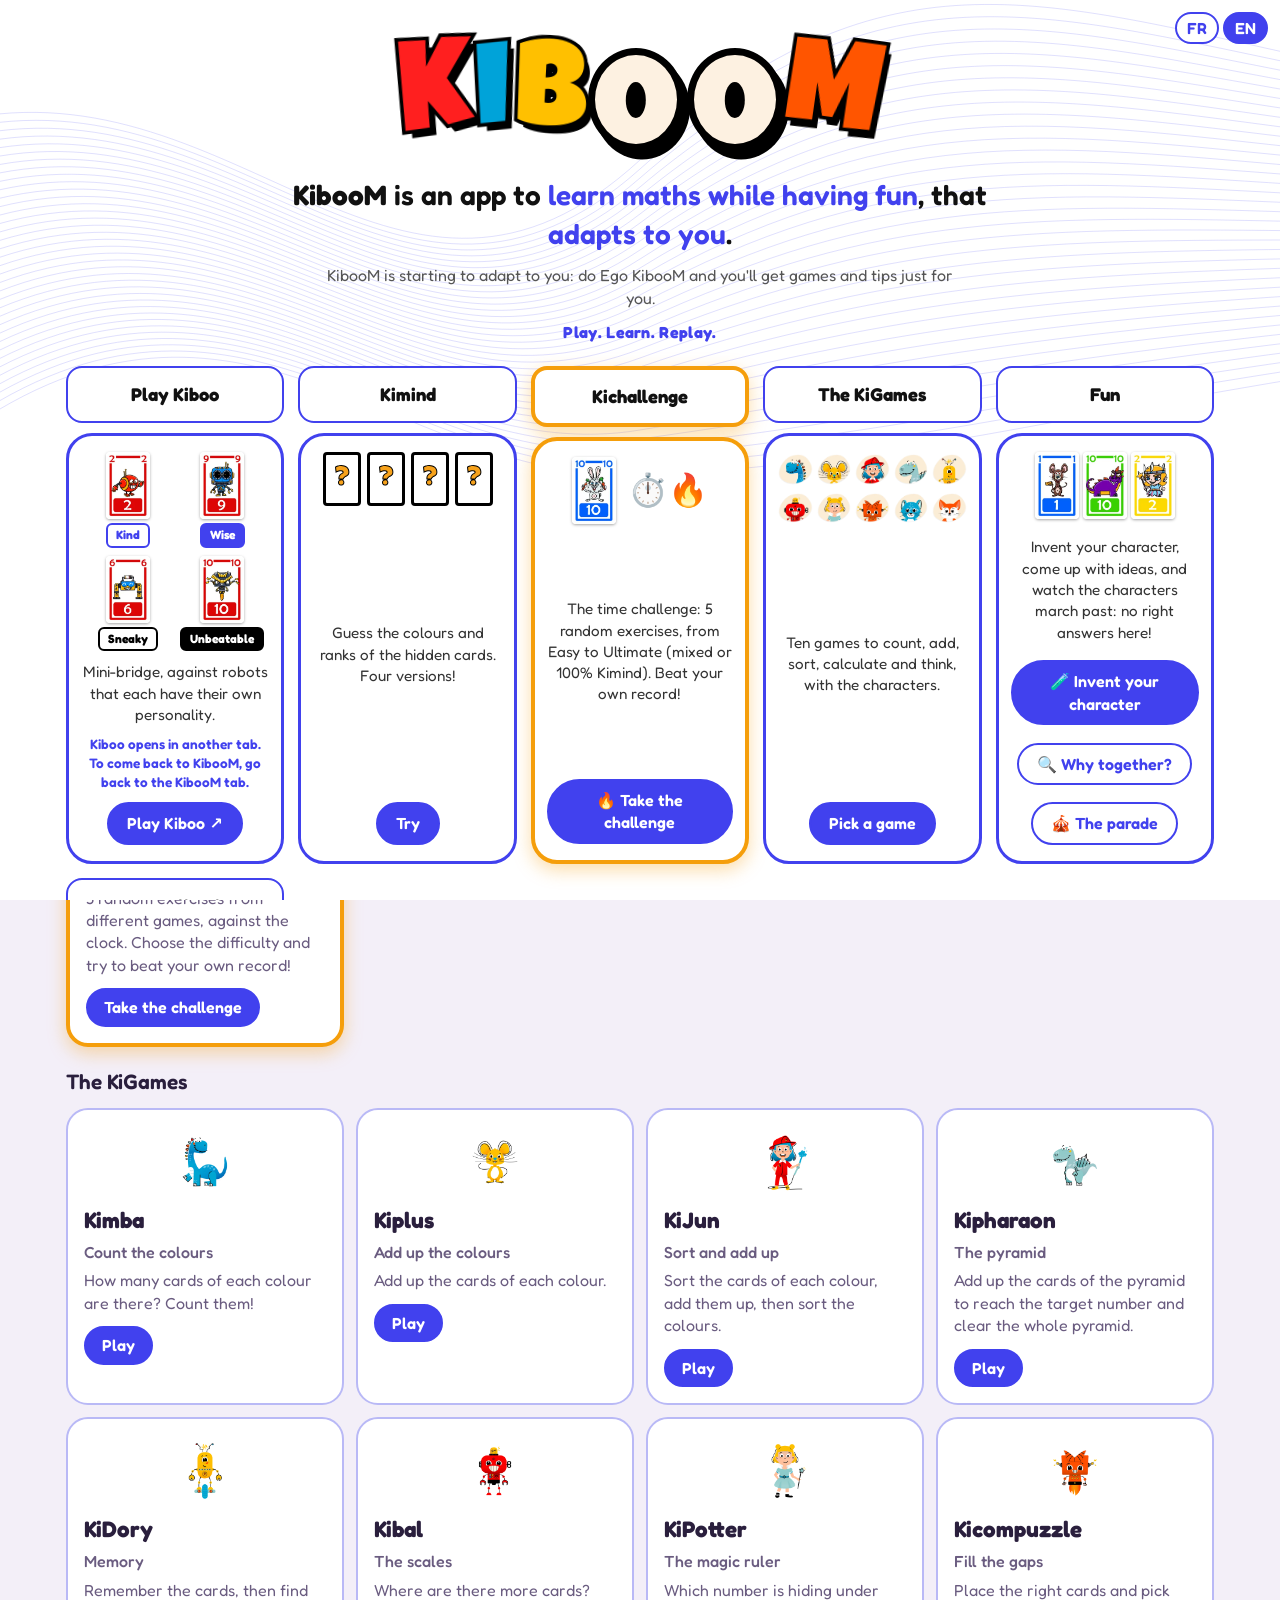
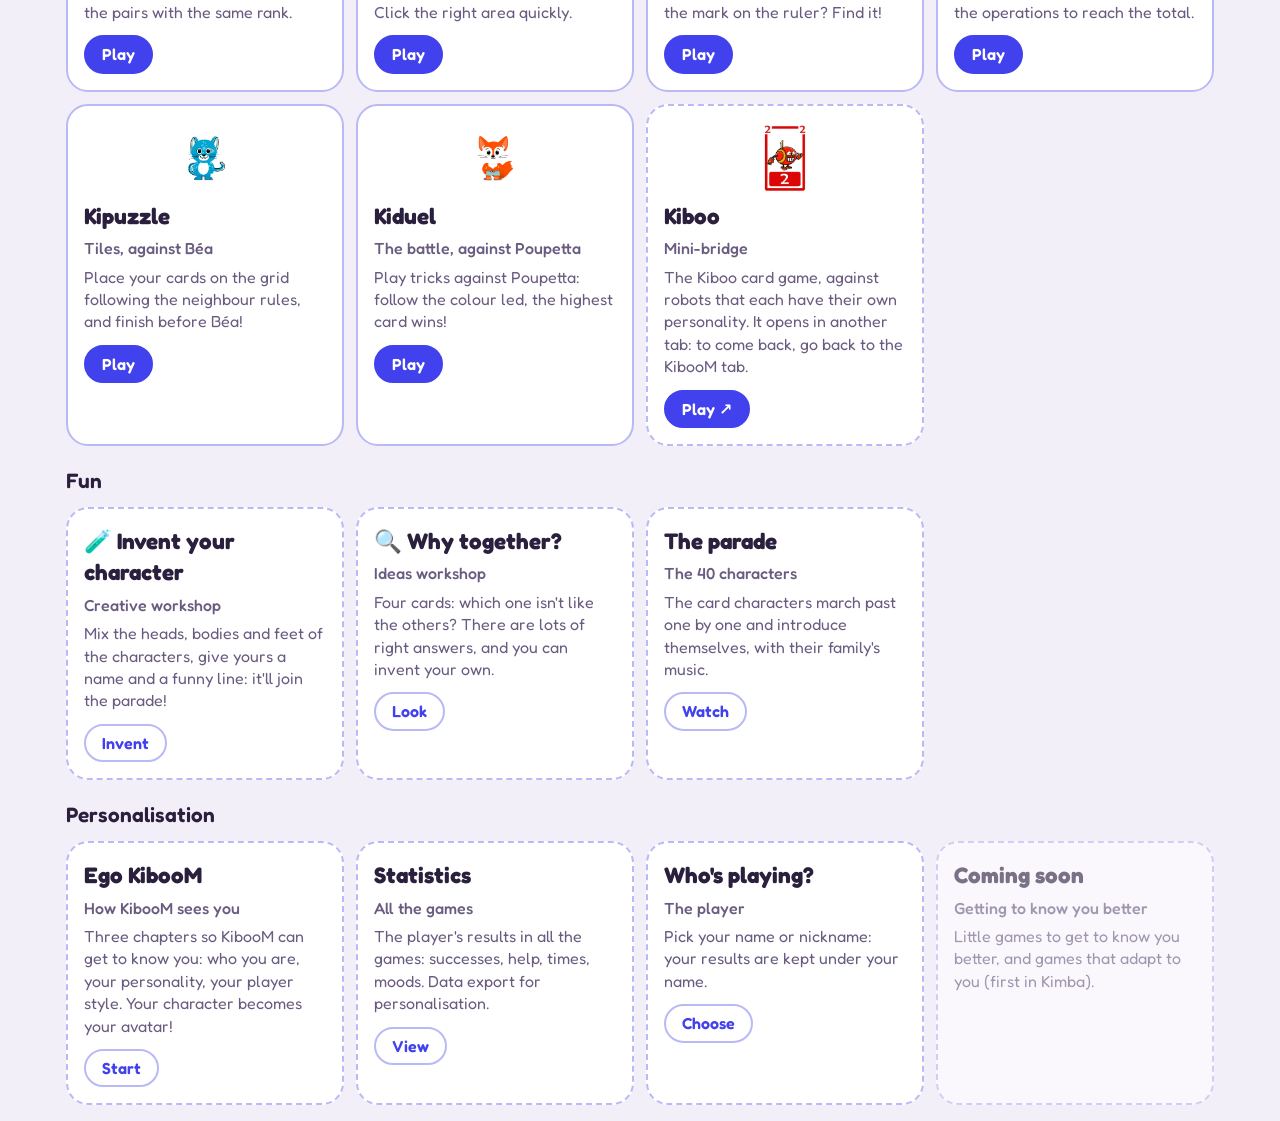
==== index.html @ 0419a6da "Le bouton Menu ramène à la page de lancement Co-Authored-By: Claude Opus 5.5 <noreply@anthropic.com>" ====
<!doctype html>
<html lang="fr">
<head>
<meta charset="utf-8">
<meta name="viewport" content="width=device-width, initial-scale=1, viewport-fit=cover">
<title>KibooM</title>
<link rel="preconnect" href="https://fonts.googleapis.com">
<link rel="preconnect" href="https://fonts.gstatic.com" crossorigin>
<link href="https://fonts.googleapis.com/css2?family=Fredoka:wght@400;500;600;700&family=Luckiest+Guy&display=swap" rel="stylesheet">
<link rel="stylesheet" href="css/style.css?v=56">
</head>
<body>
<div class="wrap">
  <header>
    <h1 class="logo"><button class="logo-btn kiboom" id="logo-btn" type="button" aria-label="KibooM"><span class="kb kb-k">K</span><span class="kb kb-i">I</span><span class="kb kb-b">B</span><span class="kb-o"><i></i></span><span class="kb-o"><i></i></span><span class="kb kb-m">M</span></button></h1>
    <div class="head-right">
    <div class="head-btns" id="game-btns" hidden>
      <button class="act ghost" id="btn-menu" type="button">☰ <span id="lbl-menu">Menu</span></button>
      <label class="level-wrap"><span id="lbl-level">Niveau</span>
        <select id="level"></select>
      </label>
      <button class="act" id="btn-new" type="button">Nouvelle partie</button>
      <button class="act ghost" id="btn-rules" type="button" aria-haspopup="dialog">📖 <span id="lbl-rules">Règles du jeu</span></button>
    </div>
    <button class="act" id="btn-home" type="button"></button>
    <button class="act ghost" id="btn-sfx" type="button"></button>
    <button class="act ghost" id="btn-music" type="button"></button>
    <button class="act ghost" id="btn-voice" type="button"></button>
    <button class="act ghost" id="player-btn" type="button"></button>
    <label class="lang-wrap"><span aria-hidden="true">🌐</span><select id="lang"></select></label>
    </div>
  </header>

  <div class="mood-bar" id="mood-bar" hidden></div>
  <div class="chrono-bar" id="chrono-bar" hidden></div>

  <section id="menu-screen">
    <h2 class="menu-title" id="kimind-title"></h2>
    <div class="versions" id="versions"></div>
    <h2 class="menu-title" id="challenge-title"></h2>
    <div class="versions" id="challenge"></div>
    <h2 class="menu-title" id="games-title"></h2>
    <div class="versions" id="games"></div>
    <h2 class="menu-title" id="fun-title"></h2>
    <div class="versions" id="fun"></div>
    <h2 class="menu-title" id="perso-title"></h2>
    <div class="versions" id="perso"></div>
  </section>

  <section id="stats-screen" class="game-other" hidden>
    <div class="other-head">
      <h2 class="other-title" id="stats-title"></h2>
      <div class="other-ctrl">
        <button class="act ghost" id="stats-menu" type="button"></button>
        <label class="level-wrap"><span id="lbl-stats-player"></span><select id="stats-player"></select></label>
      </div>
    </div>
    <div class="panel" id="stats-body"></div>
    <div class="panel" id="stats-research" hidden></div>
    <p class="pick-row">
      <button class="act" id="stats-export-pl" type="button"></button>
      <button class="act ghost" id="stats-export-json" type="button"></button>
      <button class="act ghost" id="stats-export-ilp" type="button"></button>
      <button class="act ghost" id="stats-clear" type="button"></button>
    </p>
  </section>

  <section id="ego-screen" class="game-other" hidden>
    <div class="other-head">
      <h2 class="other-title" id="ego-title"></h2>
      <div class="other-ctrl"><button class="act ghost" id="ego-menu" type="button"></button></div>
    </div>
    <div id="ego-body"></div>
  </section>

  <section id="invente-screen" class="game-other" hidden>
    <div class="other-head">
      <h2 class="other-title" id="invente-title"></h2>
      <div class="other-ctrl"><button class="act ghost" id="invente-menu" type="button"></button></div>
    </div>
    <div id="invente-body"></div>
  </section>

  <section id="intrus-screen" class="game-other" hidden>
    <div class="other-head">
      <h2 class="other-title" id="intrus-title"></h2>
      <div class="other-ctrl"><button class="act ghost" id="intrus-menu" type="button"></button></div>
    </div>
    <div id="intrus-body"></div>
  </section>

  <section id="enquete-screen" class="game-other" hidden>
    <div class="other-head">
      <h2 class="other-title" id="enquete-title"></h2>
      <div class="other-ctrl"><button class="act ghost" id="enquete-menu" type="button"></button></div>
    </div>
    <div id="enquete-body"></div>
  </section>

  <section id="kimba-screen" class="game-other" hidden></section>
  <section id="kiplus-screen" class="game-other" hidden></section>
  <section id="kijun-screen" class="game-other" hidden></section>
  <section id="kipharaon-screen" class="game-other" hidden></section>
  <section id="kidory-screen" class="game-other" hidden></section>
  <section id="kibal-screen" class="game-other" hidden></section>
  <section id="kichallenge-screen" hidden></section>
  <section id="kipotter-screen" class="game-other" hidden></section>
  <section id="kicompuzzle-screen" class="game-other" hidden></section>
  <section id="kipuzzle-screen" class="game-other" hidden></section>
  <section id="kiduel-screen" class="game-other" hidden></section>

  <div id="game-screen" hidden>
  <p class="tagline" id="tagline"></p>

  <div class="layout">
    <div class="play-col">
      <section class="statement" aria-live="polite">
        <div class="stat"><span class="stat-lbl" id="lbl-sum"></span><span class="sum" id="sum"></span></div>
        <div class="stat"><span class="stat-lbl" id="lbl-order"></span><span class="order" id="order"></span></div>
        <div class="stat" id="double-stat" hidden><span class="stat-lbl" id="lbl-double"></span><span id="double"></span></div>
      </section>

      <section class="table">
        <h2 class="zone-title" id="lbl-hidden"></h2>
        <div class="slots" id="hidden-cards"></div>
      </section>

      <section class="table offer" id="offer-zone">
        <h2 class="zone-title" id="lbl-offer"></h2>
        <div class="slots" id="offer"></div>
      </section>

      <section class="panel" id="panel">
        <p class="hint" id="hint"></p>
        <div class="picker">
          <div class="pick-row"><span class="pick-lbl" id="lbl-colour"></span><div class="choices" id="colours"></div></div>
          <div class="pick-row"><span class="pick-lbl" id="lbl-value"></span><div class="choices" id="values"></div></div>
          <div class="pick-row">
            <button class="act big" id="btn-propose" type="button" disabled></button>
            <span class="warn" id="warn"></span>
          </div>
        </div>
      </section>

      <p class="won" id="won" hidden></p>

      <section class="status">
        <span id="rounds"></span>
        <label class="toggle"><input type="checkbox" id="show-possible"> <span id="lbl-possible"></span></label>
        <span id="possible" hidden></span>
      </section>
    </div>

    <aside class="history-col">
      <h2 class="zone-title" id="lbl-history"></h2>
      <p class="history-empty" id="history-empty"></p>
      <ol class="rounds" id="history" reversed aria-live="polite"></ol>
    </aside>
  </div>
  </div>
</div>

<div class="home" id="home" hidden></div>

<div class="parade" id="parade" hidden>
  <h2 class="parade-title" id="parade-title"></h2>
  <div class="parade-modes" id="parade-modes" role="group"></div>
  <p class="parade-note" id="parade-note" hidden></p>
  <div class="parade-floor" id="parade-floor" aria-live="polite"></div>
  <div class="parade-nav">
    <button class="act ghost" type="button" id="parade-pause"></button>
    <button class="act ghost" type="button" id="parade-sound"></button>
    <button class="act ghost" type="button" id="parade-back"></button>
    <button class="act" type="button" id="parade-next"></button>
  </div>
</div>

<dialog id="coach" class="coach">
  <div id="coach-ask">
    <div class="coach-row"><div id="coach-avatar"></div><p class="coach-bubble" id="coach-text"></p></div>
    <p class="pick-row coach-btns"><button class="act" id="coach-pause" type="button"></button><button class="act ghost" id="coach-snooze" type="button"></button></p>
  </div>
  <div id="coach-break" hidden>
    <h2 id="coach-break-title"></h2>
    <p class="coach-bubble" id="coach-tip-again"></p>
    <p class="coach-bye" id="coach-bye"></p>
    <p class="coach-timer" id="coach-timer" aria-live="polite"></p>
    <p class="pick-row coach-btns"><button class="act" id="coach-leave" type="button"></button><button class="act ghost" id="coach-timer-btn" type="button"></button><button class="act ghost" id="coach-back" type="button"></button></p>
  </div>
  <div id="coach-goodbye" hidden>
    <p class="coach-wave" aria-hidden="true">👋</p>
    <p class="coach-bubble" id="coach-goodbye-text"></p>
  </div>
</dialog>

<dialog id="dlg-player">
  <h2 id="player-title"></h2>
  <p id="player-hint"></p>
  <div class="pick-row" id="player-list"></div>
  <form class="pick-row" id="player-form">
    <input id="player-name" type="text" maxlength="30" autocomplete="off">
    <button class="act" id="player-ok" type="submit"></button>
  </form>
</dialog>

<dialog id="dlg-intro" class="intro">
  <h2 id="intro-title"></h2>
  <dl id="intro"></dl>
  <form method="dialog"><button class="act" id="btn-intro-close"></button></form>
</dialog>

<dialog id="dlg-rules">
  <h2 id="rules-title"></h2>
  <ul id="rules-body"></ul>
  <form method="dialog"><button class="act" id="btn-close"></button></form>
</dialog>

<script src="lang/fr.js?v=56"></script>
<script src="lang/en.js?v=56"></script>
<script src="js/versions.js?v=56"></script>
<script src="js/store.js?v=56"></script>
<script src="lang/personnages.js?v=56"></script>
<script src="lang/parade-modes.js?v=56"></script>
<script src="js/kimind.js?v=56"></script>
<script src="js/sound.js?v=56"></script>
<script src="js/voice.js?v=56"></script>
<script src="js/audio.js?v=56"></script>
<script src="js/parade.js?v=56"></script>
<script src="js/home.js?v=56"></script>
<script src="js/colourgame.js?v=56"></script>
<script src="js/kijun.js?v=56"></script>
<script src="js/kipharaon.js?v=56"></script>
<script src="js/kidory.js?v=56"></script>
<script src="js/kibal.js?v=56"></script>
<script src="js/kipotter.js?v=56"></script>
<script src="js/kicompuzzle.js?v=56"></script>
<script src="js/kipuzzle.js?v=56"></script>
<script src="js/kiduel.js?v=56"></script>
<script src="lang/ego.js?v=56"></script>
<script src="js/ego.js?v=56"></script>
<script src="js/coach.js?v=56"></script>
<script src="js/enquete.js?v=56"></script>
<script src="lang/creatif.js?v=56"></script>
<script src="js/creatif.js?v=56"></script>
<script src="lang/semantique.js?v=56"></script>
<script src="js/parcours.js?v=56"></script>
<script src="lang/repliques.js?v=56"></script>
<script src="js/repliques.js?v=56"></script>
<script src="js/chrono.js?v=56"></script>
<script src="js/kichallenge.js?v=56"></script>
<script src="js/stats.js?v=56"></script>
<script src="js/game.js?v=56"></script>
</body>
</html>
---- css/style.css ----
:root {
  --page: #F3EFF8;
  --ink: #2A1F3D;
  --ink-soft: #6A5C80;
  --panel: #FFFFFF;
  --line: #DCD3E8;
  --felt: #FBEFD9;
  --felt-ink: #6A5C80;
  --sun: #FFC93C;
  --sun-ink: #2A1F3D;
  --brand: #4141EE;                                /* violet de KibooM (boutons, cadres) */
  --brand-ink: #4141EE; --brand-soft: #B9B9F6;
  --pick: #FF5FA2;                                 /* sélection : rose */
  --c-blue: #1F6FE5;
  --c-green: #22A45D;
  --c-red: #E5383B;
  --c-yellow: #F2B705;
  --ok: #1B8A4C;
  --ko: #C62F32;
  --cw: 84px;
  color-scheme: light;
  box-sizing: border-box;
}
@media (prefers-color-scheme: dark) {
  :root:not([data-theme="light"]) {
    --brand-ink: #A9A9FF; --brand-soft: #5A5AB0;
    --page: #17111F;
    --ink: #EEE8F7;
    --ink-soft: #A797BF;
    --panel: #221A2E;
    --line: #3A2F4A;
    --felt: #33244B;
    --felt-ink: #BFAEDB;
    --ok: #4CC47F;
    --ko: #FF6F6F;
    color-scheme: dark;
  }
}
:root[data-theme="dark"] {
    --brand-ink: #A9A9FF; --brand-soft: #5A5AB0;
  --page: #17111F;
  --ink: #EEE8F7;
  --ink-soft: #A797BF;
  --panel: #221A2E;
  --line: #3A2F4A;
  --felt: #33244B;
  --felt-ink: #BFAEDB;
  --ok: #4CC47F;
  --ko: #FF6F6F;
  color-scheme: dark;
}
*, *::before, *::after { box-sizing: inherit; }
[hidden] { display: none !important; }
body {
  margin: 0;
  background: var(--page);
  color: var(--ink);
  font-family: "Fredoka", "Nunito", "Trebuchet MS", system-ui, sans-serif;
  font-size: 16px;
  line-height: 1.4;
}
.wrap { max-width: 1180px; margin: 0 auto; padding: 16px; }

header { display: flex; align-items: center; justify-content: space-between; gap: 12px; flex-wrap: wrap; }
.logo { font-size: 2.4rem; font-weight: 700; margin: 0; line-height: 1; }
/* Logo KIBOOM (comme sur les diapositives de NukkAI) : lettres « BD » à contour noir épais et
   ombre portée ; K rouge, I turquoise, B jaune, deux O crème en yeux, M orange. */
.logo-btn { border: 0; padding: 0; background: none; cursor: pointer; font: inherit; color: inherit; }
.kiboom { display: inline-flex; align-items: center; gap: 0.02em; font-family: "Luckiest Guy", "Fredoka", system-ui, sans-serif; font-weight: 400; line-height: 1; }
.kiboom .kb { -webkit-text-stroke: 0.06em #000; paint-order: stroke fill; text-shadow: 0.05em 0.07em 0 #000; display: inline-block; }
.kb-k { color: #FF1F1F; rotate: -6deg; } .kb-i { color: #00A3D9; rotate: -3deg; } .kb-b { color: #FFC000; rotate: 2deg; } .kb-m { color: #FF5500; rotate: 8deg; }
.kiboom .kb-o { position: relative; width: 0.8em; height: 0.86em; border-radius: 50%; flex: none; background: #FDF1E1; border: 0.06em solid #000; box-shadow: 0.05em 0.07em 0 #000; }
.kiboom .kb-o i { position: absolute; left: 50%; top: 50%; width: 0.17em; height: 0.3em; border-radius: 50%; background: #000; translate: -50% -50%; }
.head-btns { display: flex; align-items: center; gap: 8px; flex-wrap: wrap; }
.tagline { color: var(--ink-soft); margin: 8px 0 16px; }

.act {
  font: inherit; font-weight: 600; cursor: pointer;
  border: 2px solid var(--brand); border-radius: 999px;
  background: var(--brand); color: #FFFFFF;
  padding: 6px 16px;
}
.act.ghost { background: var(--panel); color: var(--brand-ink); border-color: var(--brand-soft); }
.act.big { font-size: 1.15rem; padding: 10px 28px; }
.act:disabled { opacity: 0.45; cursor: default; }
.level-wrap { display: flex; align-items: center; gap: 6px; font-weight: 500; }
select { font: inherit; padding: 5px 8px; border-radius: 10px; border: 2px solid var(--line); background: var(--panel); color: var(--ink); }

/* Menu des versions */
/* Présentation du jeu, dans le menu */
dialog.intro { max-width: min(760px, calc(100vw - 32px)); }
.intro h2 { margin: 0 0 8px; font-size: 1.3rem; font-weight: 600; }
.intro dl { margin: 0; display: grid; grid-template-columns: max-content 1fr; gap: 6px 16px; }
.intro dt { font-weight: 600; }
.intro dd { margin: 0; color: var(--ink-soft); }

/* La parade (js/parade.js) : chaque personnage arrive par la droite en sautillant. */
body.parade-open { overflow: hidden; }
.parade {
  position: fixed; inset: 0; z-index: 10; overflow-y: auto;
  display: flex; flex-direction: column; align-items: center; gap: 14px;
  padding: 24px 16px 96px; background: #3B2A55; color: #F3EDFB;
}
.parade-title { margin: 0; font-size: clamp(1.6rem, 5vw, 2.6rem); }
.parade-floor { display: flex; justify-content: center; align-items: center; width: 100%; min-height: 50vh; overflow: hidden; }
.parade-char { display: flex; flex-wrap: wrap; align-items: center; justify-content: center; gap: 24px; animation: parade-in 0.7s cubic-bezier(.25, 1.3, .5, 1); }
.card.parade-big { --w: clamp(140px, 30vw, 220px); animation: hop 0.9s ease-in-out infinite; box-shadow: 0 0 0 4px var(--fam), 0 8px 30px rgba(0,0,0,0.45); }
.parade-bubble { max-width: 380px; background: var(--panel); color: var(--ink); border-radius: 18px; padding: 16px 18px; font-size: 1.15rem; box-shadow: 0 6px 20px rgba(0,0,0,0.3); }
.parade-bubble p { margin: 0; }
.parade-bubble .parade-count { margin-top: 8px; font-size: 0.85rem; color: var(--ink-soft); }
.parade-end { display: flex; flex-wrap: wrap; justify-content: center; align-items: center; gap: 18px; max-width: 640px; }
.parade-end .card { --w: 110px; animation: hop 1s ease-in-out infinite; }
.parade-end .card:nth-child(2) { animation-delay: 0.15s; } .parade-end .card:nth-child(3) { animation-delay: 0.3s; } .parade-end .card:nth-child(4) { animation-delay: 0.45s; }
.parade-text { flex-basis: 100%; text-align: center; font-size: 1.3rem; margin: 0; }
.parade-modes { display: flex; flex-wrap: wrap; justify-content: center; gap: 6px; }
.parade-mode { font: inherit; font-weight: 600; font-size: 0.95rem; padding: 6px 14px; border-radius: 999px; border: 2px solid rgba(255,255,255,0.7); background: rgba(255,255,255,0.15); color: inherit; cursor: pointer; }
.parade-mode[aria-pressed="true"] { background: #fff; color: var(--brand); border-color: #fff; }
.parade-note { margin: 0; max-width: 520px; text-align: center; font-size: 0.9rem; opacity: 0.85; }
.parade-nav { position: fixed; left: 0; right: 0; bottom: 0; display: flex; flex-wrap: wrap; gap: 8px; justify-content: center; padding: 12px; background: rgba(0,0,0,0.25); }
@keyframes parade-in { from { transform: translateX(60vw) rotate(8deg); opacity: 0; } to { transform: none; opacity: 1; } }
@keyframes hop { 0%, 100% { translate: 0 0; rotate: -4deg; } 50% { translate: 0 -18px; rotate: 4deg; } }
@media (prefers-reduced-motion: reduce) { .parade-char, .parade-big, .parade-end .card { animation: none; } }

/* Les autres jeux (Kimba…) */
.game-card .game-img { width: 72px; height: 72px; object-fit: contain; align-self: center; }
.other-head { display: flex; align-items: center; gap: 12px; flex-wrap: wrap; margin: 12px 0; }
.other-face { width: 72px; height: 72px; object-fit: contain; }
.other-title { margin: 0; font-size: 1.6rem; }
.other-rule { margin: 2px 0 0; color: var(--ink-soft); }
.other-ctrl { margin-left: auto; display: flex; gap: 8px; align-items: center; flex-wrap: wrap; }
.cg-cards { display: flex; flex-wrap: wrap; justify-content: center; gap: 8px; padding: 16px; margin-bottom: 12px; }
.cg-cards .card { --w: 76px; }
.cg-cards.grouped { flex-direction: column; align-items: center; }
.cg-cards.scattered { display: block; position: relative; --scat-w: 76px; --cell-h: 150px; }
.cg-area { position: absolute; inset: calc(var(--scat-w) * 0.8) calc(var(--scat-w) * 0.75); }
.cg-cards.scattered .card { position: absolute; --w: var(--scat-w); }
.cg-row { display: flex; gap: 8px; flex-wrap: wrap; justify-content: center; }
.cg-panel { display: flex; flex-direction: column; gap: 12px; align-items: flex-start; }
/* La zone de réponse reste visible en bas de l'écran, même avec beaucoup de cartes au-dessus. */
.game-other .cg-panel { position: sticky; bottom: 0; z-index: 4; box-shadow: 0 -6px 16px rgba(0,0,0,0.12); }
.cg-answers { display: flex; gap: 12px; flex-wrap: wrap; }
.cg-box {
  font: inherit; font-size: 1.8rem; font-weight: 700; cursor: pointer;
  width: 64px; height: 76px; border-radius: 12px; border: 5px solid var(--c);
  background: var(--panel); color: var(--ink);
}
.cg-box.selected { box-shadow: 0 0 0 4px var(--pick); }
.cg-box.ok { background: color-mix(in srgb, var(--ok) 18%, var(--panel)); }
.cg-box.ko { background: color-mix(in srgb, var(--ko) 22%, var(--panel)); animation: shake 0.4s; }
.cg-box:disabled { cursor: default; }
@keyframes shake { 25% { translate: -4px 0; } 75% { translate: 4px 0; } }
.cg-msg { font-weight: 600; }
.cg-msg.ok { color: var(--ok); }
.cg-msg.ko { color: var(--ko); }
@media (max-width: 560px) {
  .cg-cards .card { --w: 54px; }
  .cg-cards.scattered { --scat-w: 48px; --cell-h: 84px; }
  .other-ctrl { margin-left: 0; }
}

/* Kiduel */
.du-objective { font-weight: 600; margin: 4px 0 10px; }
.du-zone { padding: 16px; margin-bottom: 12px; display: flex; flex-direction: column; align-items: center; gap: 18px; }
.du-hand { display: flex; gap: 8px; flex-wrap: wrap; justify-content: center; }
.du-hers .card { --w: 46px; }
.card.du-card { --w: 76px; border: 0; padding: 0; cursor: pointer; }
.card.du-card:disabled { cursor: default; }
.card.du-card.dim { filter: saturate(0.4) brightness(0.8); }
.card.du-card.hint { animation: blink 0.8s ease-in-out infinite; box-shadow: 0 0 0 4px var(--pick); }
.du-table { display: flex; gap: 40px; justify-content: center; }
.du-slot { display: flex; flex-direction: column; align-items: center; gap: 4px; }
.du-who { font-weight: 600; color: var(--felt-ink); }
.du-empty { width: 76px; aspect-ratio: 145 / 220; border-radius: 8px; border: 3px dashed var(--line); }
.du-slot .card.played { cursor: default; }
@media (max-width: 560px) {
  .card.du-card, .du-empty { --w: 54px; width: 54px; }
  .du-hers .card { --w: 34px; }
}

/* Kipuzzle */
.pz-zone { padding: 12px; margin-bottom: 12px; overflow-x: auto; }
.pz-grid { --cell: 46px; display: grid; grid-template-columns: repeat(11, var(--cell)); grid-auto-rows: calc(var(--cell) * 1.3); gap: 3px; justify-content: center; }
.pz-cell { border: 0; padding: 0; border-radius: 6px; background: rgba(255,255,255,0.35); display: grid; place-items: center; }
.pz-cell.near { background: rgba(255,255,255,0.75); }
.pz-cell.valid { background: var(--pick); cursor: pointer; }
.pz-cell.hint { animation: blink 0.8s ease-in-out infinite; }
.pz-cell.full { background: transparent; }
.pz-cell.undo { cursor: pointer; outline: 3px dashed var(--pick); }
.card.pz-card { --w: calc(var(--cell) * 0.84); }
.pz-hand { display: flex; gap: 8px; flex-wrap: wrap; margin-bottom: 10px; }
.card.pz-hand-card { --w: 64px; border: 0; padding: 0; cursor: pointer; }
.pz-hand-card.chosen { box-shadow: 0 0 0 4px var(--pick); transform: translateY(-6px); }
.pz-hand-card.hint { animation: blink 0.8s ease-in-out infinite; }
.pz-hand-lbl { margin: 0 0 6px; color: var(--ink-soft); }
@keyframes blink { 50% { opacity: 0.4; } }
@media (max-width: 560px) {
  .pz-grid { --cell: 29px; gap: 2px; }
  .card.pz-hand-card { --w: 50px; }
}
@media (prefers-reduced-motion: reduce) { .pz-cell.hint, .pz-hand-card.hint { animation: none; outline: 3px solid var(--sun); } }

/* Kicompuzzle */
.cp-zone { padding: 20px; margin-bottom: 12px; display: flex; flex-direction: column; gap: 28px; align-items: center; }
.cp-hand { display: flex; gap: 10px; flex-wrap: wrap; justify-content: center; min-height: calc(76px * 1.52); }
.cp-calc { display: flex; gap: 10px; align-items: center; flex-wrap: wrap; justify-content: center; }
.card.cp-card { --w: 76px; border: 0; padding: 0; cursor: pointer; }
.cp-slot { width: 76px; aspect-ratio: 145 / 220; border-radius: 8px; border: 3px dashed var(--ink-soft); background: var(--panel); opacity: 0.7; }
.cp-op { font: inherit; font-size: 2rem; font-weight: 700; width: 1.6em; height: 1.6em; border-radius: 12px; border: 3px solid transparent; background: var(--panel); color: var(--ink); }
.cp-op.choose { cursor: pointer; border-color: var(--pick); }
.cp-eq { font-size: 2.2rem; font-weight: 700; margin-left: 6px; }
@media (max-width: 560px) {
  .card.cp-card, .cp-slot { --w: 54px; width: 54px; }
  .cp-hand { min-height: calc(54px * 1.52); }
  .cp-op { font-size: 1.5rem; }
  .cp-eq { font-size: 1.6rem; }
}

/* KiPotter */
.np-zone { padding: 24px 40px 20px; margin-bottom: 12px; display: flex; flex-direction: column; gap: 56px; }
.np-line { position: relative; height: 60px; margin-top: 40px; }
.np-bar { position: absolute; left: 0; right: 0; top: 20px; height: 4px; background: var(--ink); border-radius: 2px; }
.np-tick { position: absolute; top: 12px; width: 2px; height: 20px; background: var(--ink); transform: translateX(-50%); }
.np-tick.major { top: 6px; height: 32px; width: 3px; }
.np-label { position: absolute; top: 42px; transform: translateX(-50%); font-weight: 600; color: var(--ink); }
.np-marker { position: absolute; top: -26px; transform: translateX(-50%); font-size: 1.8rem; color: var(--pick); line-height: 1; }
.np-value { position: absolute; top: -26px; left: 50%; transform: translateX(-50%); font-size: 1.1rem; font-weight: 700; color: var(--ink); }
.np-choices { display: flex; gap: 16px; justify-content: center; flex-wrap: wrap; }
.card.np-card { --w: 80px; border: 0; padding: 0; cursor: pointer; }
.np-choice { font-size: 1.6rem; min-width: 3.2em; padding: 10px 20px; }
.np-card.ok, .np-choice.ok { box-shadow: 0 0 0 4px var(--ok); }
.np-card.ko, .np-choice.ko { box-shadow: 0 0 0 4px var(--ko); }
.np-card.dim, .np-choice.dim { opacity: 0.4; }
@media (max-width: 560px) {
  .np-zone { padding: 20px 18px 16px; }
  .np-label { font-size: 0.8rem; }
  .card.np-card { --w: 64px; }
}

/* Kibal */
.bal-zones { display: grid; grid-template-columns: 1fr 1fr; gap: 12px; margin-bottom: 12px; }
.bal-zone { --bw: 58px; position: relative; height: calc(var(--rows, 3) * var(--bw) * 1.75 + var(--bw) * 1.2); border: 3px solid transparent; cursor: pointer; padding: 0; font: inherit; }
.bal-area { position: absolute; inset: calc(var(--bw) * 0.75) calc(var(--bw) * 0.7); }
.bal-zone:hover:not(:disabled) { border-color: var(--pick); }
.bal-zone:disabled { cursor: default; }
.bal-zone.ok { border-color: var(--ok); }
.bal-zone.ko { border-color: var(--ko); }
.bal-zone .card { --w: var(--bw); position: absolute; pointer-events: none; }
@media (max-width: 560px) {
  .bal-zone { --bw: 34px; }
}

/* KiDory */
.mem-grid { display: grid; grid-template-columns: repeat(var(--cols), auto); justify-content: center; gap: 10px; padding: 16px; margin-bottom: 12px; }
.card.mem-card { --w: 76px; border: 0; padding: 0; cursor: pointer; transition: transform 0.2s; }
.mem-card:disabled { cursor: default; }
.mem-card.face { animation: flip-card 0.25s ease-out; }
.mem-card.found { box-shadow: 0 0 0 3px var(--ok); }
@keyframes flip-card { from { transform: rotateY(90deg); } to { transform: none; } }
@media (max-width: 560px) {
  .mem-grid { grid-template-columns: repeat(4, auto); gap: 6px; }
  .card.mem-card { --w: 58px; }
}
@media (prefers-reduced-motion: reduce) { .mem-card.face { animation: none; } }

/* Kipharaon */
.pyr-zone { display: flex; gap: 16px; align-items: center; justify-content: center; padding: 16px; margin-bottom: 12px; flex-wrap: wrap; }
.pyr { display: flex; flex-direction: column; align-items: center; --pw: 64px; }
.pyr-row { display: flex; gap: 4px; justify-content: center; }
.pyr-row + .pyr-row { margin-top: calc(var(--pw) * -0.75); }
.pyr .card, .pyr-gap { --w: var(--pw); width: var(--pw); aspect-ratio: 145 / 220; }
.pyr-card { border: 0; padding: 0; }
.pyr-card:disabled { filter: saturate(0.5) brightness(0.85); cursor: default; }
.pyr-card.free { cursor: pointer; box-shadow: 0 0 0 2px var(--sun), 0 2px 6px rgba(0,0,0,0.3); }
.pyr-card.chosen { box-shadow: 0 0 0 4px var(--pick); transform: translateY(-6px); }
.pyr-side { display: flex; flex-direction: column; align-items: center; gap: 6px; min-width: 110px; }
.pyr-target-lbl { color: var(--felt-ink); font-weight: 600; }
.pyr-target { font-size: 4rem; font-weight: 700; line-height: 1; color: var(--ink); }
.pyr-bonus { display: flex; gap: 6px; flex-wrap: wrap; justify-content: center; }
.pyr-bonus .card { --w: 64px; width: 64px; aspect-ratio: 145 / 220; }
.pyr-sum { font-size: 1.3rem; font-weight: 600; margin: 0; min-height: 1.4em; }
@media (max-width: 560px) {
  .pyr { --pw: 46px; }
  .pyr-target { font-size: 3rem; }
  .pyr-side { min-width: 0; flex-direction: row; }
}

/* KiJun */
.kj-head { margin-bottom: 12px; }
.kj-zone { display: flex; flex-direction: column; gap: 14px; padding: 16px; margin-bottom: 12px; }
.kj-line { display: flex; align-items: center; gap: 12px; flex-wrap: wrap; padding: 6px; border-radius: 12px; }
.kj-line.ko { box-shadow: 0 0 0 3px var(--ko); }
.kj-pool, .kj-slots { display: flex; gap: 6px; flex-wrap: wrap; align-items: center; min-height: calc(76px * 1.52); }
.kj-zone .card { --w: 76px; cursor: pointer; border: 0; padding: 0; }
.kj-zone .card:disabled { cursor: default; }
.kj-zone .card.placed { box-shadow: 0 0 0 3px var(--panel), 0 2px 6px rgba(0,0,0,0.3); }
.kj-slot { width: 76px; aspect-ratio: 145 / 220; border-radius: 8px; border: 3px dashed var(--c); opacity: 0.6; }
.kj-arrow { font-size: 1.6rem; font-weight: 700; color: var(--ink-soft); }
.kj-colours { min-height: 0; }
.kj-colour { font: inherit; font-weight: 600; padding: 10px 16px; border-radius: 12px; border: 0; background: var(--c); color: #fff; cursor: pointer; }
.kj-colour.c-yellow { color: #2A1F3D; }
.kj-colour-slot { width: 110px; height: 44px; border-radius: 12px; border: 3px dashed var(--line); }
.kj-slots.kj-colours.ko { box-shadow: 0 0 0 3px var(--ko); border-radius: 12px; padding: 4px; }
@media (max-width: 560px) {
  .kj-zone .card, .kj-slot { --w: 48px; width: 48px; }
  .kj-pool, .kj-slots { min-height: calc(48px * 1.52); }
  .kj-line { gap: 6px; }
}

/* Page de lancement de KibooM (js/home.js), aux couleurs de la présentation de NukkAI :
   fond blanc, lignes ondulées violettes, cartes à bord violet arrondi. */
body.home-open { overflow: hidden; }
.home { position: fixed; inset: 0; z-index: 20; overflow: auto; background: #FFFFFF; color: #111; --brand: #4141EE; }
.home-waves { position: fixed; inset: 0; width: 100%; height: 100%; pointer-events: none; }
.home-waves path { fill: none; stroke: #4141EE; stroke-opacity: 0.18; stroke-width: 1; }
.home-page { position: relative; z-index: 1; max-width: 1180px; margin: 0 auto; padding: 32px 16px 40px; display: flex; flex-direction: column; align-items: center; text-align: center; gap: 10px; }
.home-logo { margin: 8px 0 6px; font-size: clamp(3.4rem, 13vw, 7.5rem); }
.home-logo > * { opacity: 0; animation: logo-pop 0.55s cubic-bezier(.3, 1.6, .5, 1) forwards; }
.home-logo > :nth-child(2) { animation-delay: 0.12s; } .home-logo > :nth-child(3) { animation-delay: 0.24s; }
.home-logo > :nth-child(4) { animation-delay: 0.36s; } .home-logo > :nth-child(5) { animation-delay: 0.48s; } .home-logo > :nth-child(6) { animation-delay: 0.6s; }
@keyframes logo-pop { from { opacity: 0; transform: translateY(-50px) scale(0.3); } to { opacity: 1; transform: none; } }
.home-pitch { margin: 0; max-width: 760px; font-size: clamp(1.2rem, 3.4vw, 1.75rem); font-weight: 600; }
.home-pitch em { font-style: normal; color: var(--brand); }
.home-soon { margin: 0; max-width: 640px; color: #555; }
.home-slogan { margin: 2px 0 12px; font-weight: 700; color: var(--brand); letter-spacing: 0.02em; }
.home-langs { position: fixed; top: 12px; right: 12px; z-index: 3; display: flex; gap: 4px; }
.home-langs button { font: inherit; font-weight: 600; cursor: pointer; padding: 3px 10px; border-radius: 999px; border: 2px solid var(--brand); background: #FFF; color: var(--brand); }
.home-langs button[aria-pressed="true"] { background: var(--brand); color: #FFF; }
.home-rubs { display: grid; grid-template-columns: repeat(5, minmax(0, 1fr)); gap: 14px; width: 100%; }
.rub { display: flex; flex-direction: column; gap: 10px; }
.rub-title { margin: 0; padding: 14px 8px; border: 2px solid var(--brand); border-radius: 16px; background: #FFF; font-size: 1.15rem; font-weight: 700; }
.rub-body { flex: 1; display: flex; flex-direction: column; align-items: center; justify-content: space-between; gap: 10px; padding: 16px 12px; border: 3px solid var(--brand); border-radius: 26px; background: #FFF; }
.rub-text { margin: 0; color: #333; font-size: 0.95rem; }
.rub-body .act { background: var(--brand); color: #FFF; border-color: var(--brand); text-decoration: none; padding: 8px 18px; }
.rub-body .act.ghost { background: #FFF; color: var(--brand); }
.card.home-mini { --w: 44px; display: inline-block; }
.rub-robots { display: grid; grid-template-columns: 1fr 1fr; gap: 8px 10px; }
.rub-robot { display: flex; flex-direction: column; align-items: center; gap: 4px; }
.rub-chip { font-size: 0.75rem; font-weight: 700; padding: 2px 8px; border-radius: 6px; border: 2px solid var(--brand); color: var(--brand); background: #FFF; }
.rub-chip.wise { background: var(--brand); color: #FFF; }
.rub-chip.sneaky { border-color: #000; color: #000; }
.rub-chip.unbeatable { background: #000; border-color: #000; color: #FFF; }
.rub-qs { display: flex; gap: 6px; }
.rub-qs span { width: 38px; height: 54px; display: grid; place-items: center; border: 3px solid #000; border-radius: 4px; font: 400 1.6rem "Luckiest Guy", "Fredoka", sans-serif; color: #F7A21B; -webkit-text-stroke: 1px #000; background: #FFF; }
.rub-faces { display: grid; grid-template-columns: repeat(5, 1fr); gap: 4px; }
.rub-faces img { width: 100%; max-width: 44px; aspect-ratio: 1; object-fit: contain; }
.rub-fun { display: flex; gap: 4px; }
.rub-icons { font-size: 2rem; letter-spacing: 0.2em; }
@media (max-width: 980px) { .home-rubs { grid-template-columns: repeat(2, minmax(0, 1fr)); } }
@media (max-width: 560px) { .home-rubs { grid-template-columns: 1fr; } }
@media (prefers-reduced-motion: reduce) { .home-logo > * { animation: none; opacity: 1; } }

/* Personnalisation : humeurs, joueur, statistiques */
.mood-bar { display: flex; align-items: center; gap: 6px; flex-wrap: wrap; margin: 8px 0; }
.mood-lbl { color: var(--ink-soft); margin-right: 4px; }
.mood { font-size: 1.6rem; line-height: 1; padding: 4px 6px; border-radius: 12px; border: 2px solid transparent; background: var(--panel); cursor: pointer; }
.mood.on { border-color: var(--pick); }
.mood-said { color: var(--ink-soft); margin-left: 6px; }
#dlg-player input { font: inherit; padding: 6px 10px; border-radius: 10px; border: 2px solid var(--line); background: var(--panel); color: var(--ink); }
.stats-table { border-collapse: collapse; width: 100%; font-size: 0.95rem; }
.stats-table th, .stats-table td { border-bottom: 1px solid var(--line); padding: 6px 8px; text-align: left; }
.stats-table th { color: var(--ink-soft); font-weight: 600; }
#stats-body { overflow-x: auto; }
#stats-body h3 { margin: 12px 0 6px; }
.stats-note { color: var(--ink-soft); font-size: 0.85rem; }
.stats-moods { display: flex; gap: 12px; flex-wrap: wrap; }
.cg-box { position: relative; }
.cg-box.revealed { border-style: dashed; }
.cg-hint { position: absolute; top: -10px; right: -10px; font-size: 1rem; background: var(--pick); color: #fff; border-radius: 50%; width: 1.6em; height: 1.6em; display: grid; place-items: center; }
.help-choice { border-color: var(--pick); }

.lang-wrap { display: flex; align-items: center; gap: 6px; }
.head-right { display: flex; align-items: center; gap: 8px; flex-wrap: wrap; }
.menu-title { font-size: 1.3rem; font-weight: 600; margin: 20px 0 12px; }
.versions { display: grid; grid-template-columns: repeat(auto-fill, minmax(260px, 1fr)); gap: 12px; }
.version {
  font: inherit; color: var(--ink); text-align: left; cursor: pointer;
  display: flex; flex-direction: column; gap: 6px; align-items: flex-start;
  background: var(--panel); border: 2px solid var(--brand-soft); border-radius: 22px; padding: 16px;
}
.version:hover, .version:focus-visible { border-color: var(--brand); }
.version.soon { opacity: 0.6; cursor: default; }
.version-name { font-size: 1.4rem; font-weight: 700; }
.version-sub { color: var(--ink-soft); font-weight: 500; }
.version-desc { color: var(--ink-soft); }
.version-play { margin-top: 6px; }
.version.extra { border-style: dashed; }

/* Énoncé */
/* L'énoncé reste visible en haut de l'écran pendant toute la partie. */
.play-col .statement { position: sticky; top: 0; z-index: 5; box-shadow: 0 4px 12px rgba(0,0,0,0.12); }
.statement {
  display: flex; flex-wrap: wrap; gap: 12px 32px; align-items: center;
  background: var(--panel); border: 2px solid var(--line); border-radius: 16px;
  padding: 12px 16px; margin-bottom: 16px;
}
.stat { display: flex; align-items: center; gap: 10px; flex-wrap: wrap; }
.stat-lbl { color: var(--ink-soft); }
.sum { font-size: 1.8rem; font-weight: 700; }
.order { display: flex; align-items: center; gap: 6px; flex-wrap: wrap; }
.sep { font-size: 1.4rem; }
.slots.signed { grid-template-columns: 1fr auto 1fr auto 1fr auto 1fr; gap: 4px; }
.sign { align-self: center; margin-top: 1.2em; font-size: 2rem; font-weight: 700; color: var(--ink); text-align: center; }
.sign.unknown { color: var(--ink-soft); }
.sign-btn {
  font: inherit; font-size: 1.8rem; font-weight: 700; line-height: 1; cursor: pointer;
  width: 1.6em; height: 1.6em; padding: 0; border-radius: 50%;
  border: 3px solid var(--ink); background: var(--panel); color: var(--ink);
}
.sign-btn.unknown { border-style: dashed; border-color: var(--ink-soft); }
.mini-row.signed { grid-template-columns: 5.6em minmax(0, 1fr) auto minmax(0, 1fr) auto minmax(0, 1fr) auto minmax(0, 1fr); gap: 3px; }
.mini-row .sign { margin-top: 0; font-size: 1.1rem; }
.mini-row .sign.ok { color: var(--ok); }
.mini-row .sign.ko { color: var(--ko); text-decoration: line-through; }
.mini-row .sign.done { opacity: 0.35; }
.chip { padding: 2px 12px; border-radius: 999px; color: #FFFFFF; font-weight: 600; }
.chip.c-yellow { color: #2A1F3D; }
.c-blue { --c: var(--c-blue); } .c-green { --c: var(--c-green); }
.c-red { --c: var(--c-red); } .c-yellow { --c: var(--c-yellow); }
.chip { background: var(--c); }

/* Cartes cachées */
.table { background: var(--felt); border-radius: 16px; padding: 12px 8px; margin-bottom: 16px; }
.slots { display: grid; grid-template-columns: repeat(4, 1fr); gap: 8px; }
.slots.five { grid-template-columns: repeat(5, 1fr); gap: 4px; }
.slot { display: flex; flex-direction: column; align-items: center; gap: 6px; }
.num { color: var(--felt-ink); font-weight: 600; }
.slot-btn { border: 0; padding: 6px; background: transparent; border-radius: 14px; cursor: pointer; }
.slot-btn:disabled { cursor: default; }
.slot.selected .slot-btn { background: var(--pick); }
.found-lbl { color: var(--ok); font-weight: 600; }
.card {
  --w: var(--cw);
  width: var(--w); aspect-ratio: 145 / 220;
  border-radius: calc(var(--w) * 0.09);
  background-size: cover; background-position: center;
  box-shadow: 0 1px 3px rgba(0,0,0,0.35);
  position: relative;
}
/* Dos des cartes, comme dans Kiboo : fond bleu dans un cadre blanc, logo KIBOO au milieu. */
.card.back { background: #3B66B0; border: calc(var(--w) * 0.08) solid #FFFFFF; overflow: hidden; }
.card.back .back-logo {
  position: absolute; inset: 0; display: flex; align-items: center; justify-content: center; gap: calc(var(--w) * 0.006);
  font: 800 calc(var(--w) * 0.17)/1 "Fredoka", "Nunito", system-ui, sans-serif;
}
.card.back .back-logo b { font-weight: 700; -webkit-text-stroke: calc(var(--w) * 0.012) #1C2440; paint-order: stroke fill; }
.card.back .bk { color: #E5383B; }
.card.back .bi { color: #5EC4F0; }
.card.back .bb { color: #F2B705; }
.card.back .eye {
  width: calc(var(--w) * 0.13); height: calc(var(--w) * 0.13); border-radius: 50%; flex: none;
  background: radial-gradient(circle at 50% 52%, #1C2440 0 22%, #FFFFFF 24%);
  box-shadow: 0 0 0 calc(var(--w) * 0.012) #1C2440;
}

/* Réponse du jeu : cadre de la couleur proposée si elle est bonne, gris sinon, avec Plus ou Moins. */
.card.frame { background: #FFFFFF; border: calc(var(--w) * 0.06) solid var(--c); display: flex; align-items: flex-end; justify-content: center; }
.card.frame.neutral { --c: #C9C3D3; }
.frame-lbl {
  margin-bottom: 10%; min-width: 70%; padding: 2px 6px; border-radius: 6px; text-align: center;
  background: var(--c); color: #FFFFFF; font-weight: 600; font-size: calc(var(--w) * 0.16);
}
.card.frame.c-yellow .frame-lbl { color: #2A1F3D; }
.card.frame.neutral .frame-lbl { color: #4A4058; }

/* Écran de jeu : le jeu à gauche, l'historique à droite. */
.layout { display: grid; grid-template-columns: minmax(0, 1fr) minmax(0, 400px); gap: 16px; align-items: start; }
.play-col > * + * { margin-top: 12px; }
.play-col .table, .play-col .statement { margin-bottom: 0; }
.zone-title { margin: 0 0 6px 6px; font-size: 1rem; font-weight: 600; color: var(--felt-ink); }
.offer .slot.found .card { opacity: 0.55; }

/* Historique */
.history-col {
  position: sticky; top: 12px; max-height: calc(100vh - 24px); overflow-y: auto;
  background: var(--panel); border: 2px solid var(--line); border-radius: 16px; padding: 12px;
}
.history-col .zone-title { color: var(--ink-soft); margin-left: 0; }
.history-empty { color: var(--ink-soft); margin: 0; }
.rounds { list-style: none; margin: 0; padding: 0; display: flex; flex-direction: column; gap: 10px; }
.round { background: var(--felt); border-radius: 12px; padding: 8px; }
.round-num { font-weight: 600; color: var(--felt-ink); margin-bottom: 4px; }
.mini-row { display: grid; grid-template-columns: 5.6em repeat(4, minmax(0, 1fr)); gap: 6px; align-items: center; justify-items: center; }
.mini-row + .mini-row { margin-top: 6px; }
.mini-row.five { grid-template-columns: 5.6em repeat(5, minmax(0, 1fr)); gap: 4px; }
.mini-row.five .card { --w: 46px; }
.mini-lbl { justify-self: start; font-size: 0.8rem; color: var(--felt-ink); }
.mini-row .card { --w: 52px; }
.mini-row .frame-lbl { font-size: 10px; padding: 1px 3px; min-width: 80%; }
.mini-row .card.done { opacity: 0.35; }
.warn { color: var(--ko); font-weight: 500; }

/* Choix de la carte à jouer */
.panel { background: var(--panel); border: 2px solid var(--line); border-radius: 16px; padding: 12px 16px; margin-bottom: 12px; }
.hint { margin: 0 0 8px; font-weight: 600; }
.picker { display: flex; flex-direction: column; gap: 10px; align-items: flex-start; }
.pick-row { display: flex; align-items: center; gap: 10px; flex-wrap: wrap; }
.pick-lbl { color: var(--ink-soft); min-width: 4.5em; }
.choices { display: flex; flex-wrap: wrap; gap: 6px; }
.choice {
  font: inherit; font-weight: 600; cursor: pointer;
  border: 3px solid transparent; border-radius: 12px; padding: 6px 12px;
  background: var(--page); color: var(--ink);
}
.choice.colour { background: var(--c); color: #FFFFFF; }
.choice.colour.c-yellow { color: #2A1F3D; }
.choice.value { min-width: 2.6em; border-color: var(--line); }
.choice:disabled { opacity: 0.3; cursor: default; }
.choice.on { border-color: var(--ink); box-shadow: 0 0 0 3px var(--pick); }

.status { display: flex; gap: 16px; flex-wrap: wrap; align-items: center; color: var(--ink-soft); }
.toggle { display: flex; gap: 6px; align-items: center; cursor: pointer; }
.won {
  margin-top: 16px; padding: 12px 16px; border-radius: 16px;
  background: var(--sun); color: var(--sun-ink); font-weight: 600; font-size: 1.2rem;
}

dialog { border: 2px solid var(--line); border-radius: 16px; background: var(--panel); color: var(--ink); max-width: min(560px, calc(100vw - 32px)); }
dialog::backdrop { background: rgba(0,0,0,0.4); }
dialog li { margin-bottom: 6px; }

@media (max-width: 860px) {
  .layout { grid-template-columns: 1fr; }
  .history-col { position: static; max-height: none; }
}
@media (max-width: 560px) {
  .intro dl { grid-template-columns: 1fr; gap: 2px; }
  .intro dd { margin-bottom: 6px; }
  :root { --cw: 64px; }
  .slot-btn { padding: 4px; }
  .mini-row { grid-template-columns: 4.6em repeat(4, minmax(0, 1fr)); }
  .mini-row.five { grid-template-columns: 4.6em repeat(5, minmax(0, 1fr)); }
  .mini-row.five .card { --w: 40px; }
  .slots.five .card { --w: 56px; }
  .slots.five .slot-btn { padding: 2px; }
  .mini-row .card { --w: 48px; }
  .mini-row.signed { grid-template-columns: 4.6em repeat(7, auto); }
  .slots.signed { gap: 2px; }
  .slots.signed .card { --w: 56px; }
  .sign { font-size: 1.4rem; }
  .sign-btn { font-size: 1.2rem; border-width: 2px; }
  .mini-row.signed .card { --w: 44px; }
}

.rub-note { margin: 0; font-size: 0.85rem; font-weight: 600; color: var(--brand); }

/* Ego KibooM (js/ego.js) : questionnaire en grosses cases, puis le portrait de l'enfant
   (anneau des quatre types, son personnage au centre). Couleurs calmes, pas de minuteur. */
#ego-body { max-width: 980px; margin: 0 auto; }
.ego-intro { display: flex; flex-direction: column; align-items: center; text-align: center; gap: 10px; padding: 12px 0 24px; }
.ego-mirror { font-size: 4.5rem; line-height: 1; }
.ego-lead { font-size: 1.25rem; font-weight: 600; margin: 0; max-width: 560px; }
.ego-points { text-align: left; max-width: 560px; margin: 4px 0 8px; padding-left: 1.2em; color: var(--ink-soft); }
.ego-points li { margin: 4px 0; }
.ego-actions { display: flex; flex-wrap: wrap; gap: 10px; justify-content: center; margin: 18px 0; }
.ego-progress { display: flex; align-items: center; gap: 12px; margin: 6px 0 14px; color: var(--ink-soft); font-weight: 600; }
.ego-bar { flex: 1; height: 10px; border-radius: 999px; background: var(--brand-soft); overflow: hidden; }
.ego-bar i { display: block; height: 100%; background: var(--brand); border-radius: 999px; transition: width 0.4s; }
.ego-q { display: flex; align-items: center; gap: 10px; margin-bottom: 14px; }
.ego-question { margin: 0; font-size: clamp(1.3rem, 3.5vw, 1.7rem); flex: 1; }
.ego-listen { flex: none; }
.ego-options { display: grid; grid-template-columns: repeat(2, minmax(0, 1fr)); gap: 12px; }
.ego-opt { display: flex; align-items: center; gap: 14px; text-align: left; font: inherit; font-size: 1.1rem; font-weight: 600; color: var(--ink);
  background: var(--panel); border: 3px solid var(--brand-soft); border-radius: 20px; padding: 16px 18px; cursor: pointer; min-height: 84px; }
.ego-opt:hover, .ego-opt:focus-visible { border-color: var(--brand); }
.ego-opt.picked { border-color: var(--brand); background: var(--brand); color: #fff; }
.ego-opt-icon { font-size: 2.2rem; line-height: 1; flex: none; }
.ego-nav { display: flex; gap: 10px; justify-content: space-between; margin: 18px 0; }
.ego-nav [data-a=pause] { margin-left: auto; }
.ego-families { display: grid; grid-template-columns: repeat(4, minmax(0, 1fr)); gap: 12px; }
.ego-fam, .ego-char { display: flex; flex-direction: column; align-items: center; gap: 8px; font: inherit; font-weight: 700; color: var(--ink);
  background: var(--panel); border: 3px solid var(--brand-soft); border-radius: 20px; padding: 14px 8px; cursor: pointer; }
.ego-fam:hover, .ego-char:hover, .ego-fam:focus-visible, .ego-char:focus-visible { border-color: var(--brand); }
.card.ego-fam-card { --w: 90px; }
.ego-chars { display: grid; grid-template-columns: repeat(5, minmax(0, 1fr)); gap: 10px; }
.card.ego-char-card { --w: 76px; }
.ego-char-name { font-size: 0.95rem; text-align: center; }
.ego-result { display: grid; grid-template-columns: minmax(240px, 340px) 1fr; gap: 24px; align-items: center; margin: 8px 0 12px; }
.ego-chart { position: relative; width: 100%; max-width: 340px; margin: 0 auto; aspect-ratio: 1; }
.ego-donut { width: 100%; height: 100%; rotate: -90deg; }
.ego-track { fill: none; stroke: var(--brand-soft); stroke-width: 26; opacity: 0.35; }
.ego-arc { fill: none; stroke-width: 26; stroke-dasharray: 0 var(--c); animation: ego-grow 1.2s ease-out 0.2s forwards; }
@keyframes ego-grow { to { stroke-dasharray: var(--len) var(--c); } }
.ego-center { position: absolute; inset: 0; display: flex; align-items: center; justify-content: center; }
.card.ego-avatar { --w: 33%; animation: ego-pop 0.6s cubic-bezier(.3, 1.6, .5, 1); box-shadow: 0 6px 18px rgba(0,0,0,0.2); }
.ego-big { font-size: 4.5rem; }
@keyframes ego-pop { from { transform: scale(0.3); opacity: 0; } to { transform: none; opacity: 1; } }
.ego-verdict { font-size: 1.3rem; font-weight: 600; margin: 0 0 12px; }
.ego-legend { list-style: none; margin: 0; padding: 0; display: flex; flex-direction: column; gap: 10px; }
.ego-legend li { display: grid; grid-template-columns: 44px 1fr 110px 52px; gap: 10px; align-items: center; }
.ego-leg-icon { width: 44px; height: 44px; border-radius: 50%; display: flex; align-items: center; justify-content: center; font-size: 1.4rem; }
.ego-leg-txt span { display: block; color: var(--ink-soft); font-size: 0.9rem; }
.ego-leg-bar { height: 12px; border-radius: 999px; background: var(--brand-soft); overflow: hidden; }
.ego-leg-bar i { display: block; height: 100%; border-radius: 999px; }
.ego-leg-p { text-align: right; }
.ego-change { margin: 16px 0 0; padding: 12px 14px; border-radius: 14px; background: var(--panel); border: 2px dashed var(--brand-soft); }
.ego-noticed { background: var(--panel); border-radius: 18px; padding: 12px 18px; margin: 8px 0; }
.ego-noticed h3 { margin: 0 0 6px; font-size: 1.1rem; }
.ego-noticed ul { margin: 0; padding-left: 1.2em; }
.ego-who { text-align: center; font-size: 1.1rem; }
@media (max-width: 700px) {
  .ego-options { grid-template-columns: 1fr; }
  .ego-families { grid-template-columns: repeat(2, minmax(0, 1fr)); }
  .ego-chars { grid-template-columns: repeat(3, minmax(0, 1fr)); }
  .ego-result { grid-template-columns: 1fr; }
  .ego-legend li { grid-template-columns: 40px 1fr 52px; }
  .ego-leg-p { grid-row: 1; grid-column: 3; }
  .ego-leg-bar { grid-row: 2; grid-column: 2 / 4; }
}
@media (prefers-reduced-motion: reduce) { .ego-arc { animation: none; stroke-dasharray: var(--len) var(--c); } .card.ego-avatar { animation: none; } }

/* Ego KibooM : les trois chapitres, la constellation, les défis, l'avatar du joueur. */
.card.player-avatar { --w: 22px; display: inline-block; vertical-align: middle; border-radius: 4px; box-shadow: none; }
.ego-hub-head { display: flex; align-items: center; gap: 16px; margin: 6px 0 16px; }
.card.ego-hub-avatar { --w: 74px; flex: none; }
.ego-sub { margin: 4px 0 0; color: var(--ink-soft); }
.ego-chapters { display: grid; grid-template-columns: repeat(3, minmax(0, 1fr)); gap: 14px; }
.ego-chapter { position: relative; background: var(--panel); border: 3px solid var(--brand-soft); border-radius: 22px; padding: 16px; display: flex; flex-direction: column; gap: 6px; }
.ego-chapter.locked { opacity: 0.55; }
.ego-chapter h3 { margin: 0; font-size: 1.25rem; }
.ego-chapter p { margin: 0; }
.ego-ch-num { position: absolute; top: 10px; right: 14px; font-weight: 700; color: var(--brand); font-size: 1.3rem; }
.ego-ch-icon { font-size: 2.4rem; line-height: 1; }
.ego-ch-status { font-weight: 600; color: var(--ink-soft); }
.ego-ch-sum { font-weight: 600; }
.ego-ch-btns { display: flex; flex-wrap: wrap; gap: 8px; margin-top: auto; padding-top: 8px; }
.ego-asks { display: block; font-size: 0.95rem; color: var(--ink-soft); font-weight: 600; margin-bottom: 4px; }
.ego-options.scale { grid-template-columns: repeat(4, minmax(0, 1fr)); }
.ego-options.scale .ego-opt { flex-direction: column; text-align: center; justify-content: center; }
.ego-options.many { grid-template-columns: repeat(auto-fill, minmax(120px, 1fr)); }
.ego-options.many .ego-opt { flex-direction: column; justify-content: center; gap: 6px; min-height: 64px; text-align: center; padding: 12px 8px; }
.ego-opt[aria-pressed="true"] { border-color: var(--brand); background: var(--brand); color: #fff; }
.ego-multi { text-align: center; margin: 14px 0 0; }
.ego-skip { margin: 0 auto; }
.ego-sky-wrap { max-width: 640px; margin: 0 auto; background: radial-gradient(ellipse at top, #2B2A6E, #121238 70%); border-radius: 24px; padding: 14px 14px 6px; color: #FFF3C4; }
.ego-sky-title { margin: 0 0 4px; text-align: center; }
.ego-sky { width: 100%; height: auto; display: block; }
.ego-sky-lines line { stroke: #FFF3C4; stroke-opacity: 0.25; stroke-width: 1.2; stroke-dasharray: 3 4; }
.ego-star { animation: ego-twinkle 2.6s ease-in-out var(--d) infinite; transform-origin: center; transform-box: fill-box; }
@keyframes ego-twinkle { 0%, 100% { opacity: 1; } 50% { opacity: 0.65; } }
.ego-stars { list-style: none; padding: 0; margin: 14px 0; display: grid; grid-template-columns: repeat(auto-fill, minmax(250px, 1fr)); gap: 8px 14px; }
.ego-stars li { display: flex; align-items: center; gap: 8px; background: var(--panel); border-radius: 14px; padding: 8px 12px; }
.ego-stars li.unknown { opacity: 0.55; }
.ego-star-icon { font-size: 1.3rem; }
.ego-star-meter { margin-left: auto; color: #E8A400; font-size: 0.9rem; white-space: nowrap; }
.ego-verdict.small { font-size: 1.15rem; text-align: center; }
.ego-self { text-align: center; background: var(--panel); border-radius: 20px; padding: 14px; margin: 12px 0; }
.ego-self h3 { margin: 0 0 10px; }
.ego-self-btns { display: flex; flex-wrap: wrap; gap: 10px; justify-content: center; }
.ego-challenge { text-align: center; max-width: 620px; margin: 10px auto; background: var(--panel); border: 3px solid var(--brand-soft); border-radius: 26px; padding: 22px 18px; }
.ego-ch-count { margin: 0; color: var(--ink-soft); font-weight: 600; }
.ego-ch-big { font-size: 4.5rem; line-height: 1.2; animation: ego-pop 0.6s cubic-bezier(.3, 1.6, .5, 1); }
.ego-ch-text { font-size: 1.35rem; font-weight: 600; margin: 8px 0 4px; }
@media (max-width: 760px) {
  .ego-chapters { grid-template-columns: 1fr; }
  .ego-options.scale { grid-template-columns: repeat(2, minmax(0, 1fr)); }
  .ego-nav { flex-wrap: wrap; }
  .ego-skip { order: 3; flex-basis: 100%; }
}
@media (prefers-reduced-motion: reduce) { .ego-star, .ego-ch-big { animation: none; } }
.ego-multi span { color: var(--ink-soft); font-weight: 600; margin-right: 8px; }
.ego-change-avatar { margin-top: 8px; }
.ego-char.current { border-color: var(--brand); box-shadow: 0 0 0 3px var(--brand-soft); }

/* Ego KibooM : le portrait sous la constellation. */
.ego-portrait { max-width: 760px; margin: 16px auto 4px; background: var(--panel); border: 3px solid var(--brand-soft); border-radius: 22px; padding: 16px 20px; }
.ego-portrait h3 { margin: 0 0 4px; font-size: 1.3rem; }
.ego-portrait h4 { margin: 12px 0 4px; font-size: 1.05rem; }
.ego-portrait-intro { margin: 0 0 8px; color: var(--ink-soft); }
.ego-power { font-size: 1.15rem; margin: 6px 0 8px; }
.ego-portrait-list { list-style: none; margin: 0; padding: 0; display: flex; flex-direction: column; gap: 8px; }
.ego-portrait-list li { line-height: 1.45; }
.ego-portrait-note { margin: 12px 0 0; color: var(--ink-soft); font-style: italic; }

/* Le conseil de KibooM (js/coach.js) : l'avatar parle dans une bulle ; « Pour toi » sur l'accueil. */
dialog.coach { max-width: 520px; border: 0; border-radius: 24px; padding: 20px; background: var(--panel); color: var(--ink); box-shadow: 0 12px 40px rgba(0,0,0,0.3); }
dialog.coach::backdrop { background: rgba(20, 16, 50, 0.45); }
.coach-row { display: flex; gap: 14px; align-items: flex-start; }
.card.coach-card { --w: 84px; display: block; flex: none; animation: hop 1.2s ease-in-out infinite; }
.coach-mirror { font-size: 3rem; }
.coach-bubble { position: relative; margin: 0; background: var(--bg, #fff); border: 3px solid var(--brand-soft); border-radius: 18px; padding: 12px 14px; font-size: 1.1rem; line-height: 1.45; }
.coach-btns { justify-content: center; margin-top: 14px; flex-wrap: wrap; }
#coach-break { text-align: center; }
#coach-break h2 { margin: 0 0 10px; }
.coach-timer { font-size: 2.4rem; font-weight: 700; margin: 10px 0 0; min-height: 1em; }
.home-foryou { display: flex; align-items: center; gap: 12px; text-align: left; max-width: 760px; margin: 6px auto 0; background: #fff; border: 3px solid var(--brand); border-radius: 22px; padding: 10px 14px; }
.home-foryou p { margin: 0; flex: 1; color: #222; }
.card.home-foryou-av { --w: 48px; flex: none; }
.home-foryou-icon { font-size: 2rem; }
.version.for-you { border-color: var(--brand); border-style: solid; }
@media (max-width: 560px) { .home-foryou { flex-wrap: wrap; } .home-foryou .act { width: 100%; } }
@media (prefers-reduced-motion: reduce) { .card.coach-card { animation: none; } }

/* L'enquête de KibooM (js/enquete.js). */
#enquete-body { max-width: 860px; margin: 0 auto; }
.enq-head { display: flex; align-items: center; gap: 14px; margin: 6px 0 12px; }
.card.enq-avatar { --w: 70px; display: block; flex: none; }
.enq-loupe { font-size: 3rem; }
.enq-lead { font-size: 1.15rem; font-weight: 600; margin: 0; }
.enq-clues { list-style: none; padding: 0; margin: 0; display: flex; flex-direction: column; gap: 12px; }
.enq-clue { background: var(--panel); border: 3px solid var(--brand-soft); border-radius: 20px; padding: 12px 16px; }
.enq-clue:first-child { border-color: var(--brand); }
.enq-clue h3 { margin: 0 0 6px; font-size: 1.1rem; }
.enq-clue p { margin: 4px 0; }
.enq-why { color: var(--ink-soft); }
.enq-best { font-size: 0.8rem; background: var(--brand); color: #fff; border-radius: 999px; padding: 2px 10px; vertical-align: middle; }
.enq-none { font-size: 1.1rem; background: var(--panel); border-radius: 18px; padding: 14px; }
.enq-offer { display: flex; align-items: center; gap: 12px; background: var(--panel); border: 3px solid var(--brand); border-radius: 18px; padding: 10px 14px; margin: 10px 0; }
.enq-offer span { font-size: 2rem; }
.enq-offer p { margin: 0; flex: 1; font-weight: 600; }
.enq-research pre { white-space: pre-wrap; font-size: 0.85rem; background: rgba(0,0,0,0.04); padding: 8px; border-radius: 8px; }
#stats-research { margin-top: 12px; }

/* Pause : on invite à quitter l'appli. */
.coach-bye { text-align: center; font-weight: 600; margin: 12px 0 0; }
.coach-wave { font-size: 3.5rem; text-align: center; margin: 0; animation: hop 1.2s ease-in-out infinite; }
#coach-goodbye { text-align: center; }
@media (prefers-reduced-motion: reduce) { .coach-wave { animation: none; } }

/* Ateliers créatifs (js/creatif.js). */
#invente-body, #intrus-body { max-width: 960px; margin: 0 auto; }
.mix { display: flex; flex-direction: column; background: #fff; border-radius: 14px; padding: 6px 0; box-shadow: 0 4px 14px rgba(0,0,0,0.15); }
.mix-band { background-repeat: no-repeat; width: 100%; }
.inv-wrap { display: grid; grid-template-columns: auto 1fr; gap: 24px; align-items: start; margin: 12px 0; }
.inv-stage { display: flex; justify-content: center; }
.inv-big { animation: ego-pop 0.5s cubic-bezier(.3, 1.6, .5, 1); }
.inv-controls { display: flex; flex-direction: column; gap: 8px; }
.inv-row { display: flex; align-items: center; gap: 10px; }
.inv-label { flex: 1; display: flex; flex-direction: column; text-align: center; background: var(--panel); border-radius: 14px; padding: 6px; }
.inv-label span { color: var(--ink-soft); font-size: 0.9rem; }
.inv-arrow { min-width: 48px; }
.inv-dice { text-align: center; margin: 2px 0; }
.inv-field { display: flex; flex-direction: column; gap: 4px; font-weight: 600; }
.inv-input { display: flex; gap: 6px; }
.inv-input input { flex: 1; font: inherit; padding: 8px 12px; border-radius: 12px; border: 2px solid var(--brand-soft); background: var(--panel); color: var(--ink); min-width: 0; }
.inv-msg { font-weight: 600; min-height: 1.3em; margin: 0; }
.inv-gallery { list-style: none; padding: 0; display: grid; grid-template-columns: repeat(auto-fill, minmax(150px, 1fr)); gap: 12px; }
.inv-gallery li { display: flex; flex-direction: column; align-items: center; gap: 4px; background: var(--panel); border-radius: 16px; padding: 10px; text-align: center; }
.inv-gallery span { font-size: 0.85rem; color: var(--ink-soft); }
.parade-mix { animation: hop 0.9s ease-in-out infinite; }
.parade-who { font-weight: 700; }
.intrus-cards { display: grid; grid-template-columns: repeat(4, minmax(0, 1fr)); gap: 12px; margin: 12px 0; }
.intrus-card { display: flex; flex-direction: column; align-items: center; gap: 6px; font: inherit; font-weight: 600; color: var(--ink); background: var(--panel); border: 3px solid var(--brand-soft); border-radius: 18px; padding: 10px; cursor: pointer; }
.intrus-card .card { --w: 100px; display: block; }
.intrus-card.picked { border-color: var(--brand); box-shadow: 0 0 0 3px var(--brand-soft); }
.intrus-why h3 { margin: 6px 0; }
.intrus-reasons { display: flex; flex-wrap: wrap; gap: 8px; }
.intrus-hint { text-align: center; font-weight: 600; }
.intrus-found { background: var(--panel); border-radius: 18px; padding: 10px 16px; margin: 10px 0; }
.intrus-found h3 { margin: 0 0 4px; }
.intrus-found ul { margin: 0; padding-left: 1.2em; }
@media (max-width: 700px) {
  .inv-wrap { grid-template-columns: 1fr; }
  .intrus-cards { grid-template-columns: repeat(2, minmax(0, 1fr)); }
}
@media (prefers-reduced-motion: reduce) { .inv-big, .parade-mix { animation: none; } }

/* Le parcours (js/parcours.js) : « Continuer mon aventure » et le bandeau de l'avatar en jeu. */
.adv-card { display: grid; grid-template-columns: auto 1fr auto; gap: 14px; align-items: center; text-align: left; max-width: 900px; margin: 10px auto 0; background: #fff; border: 3px solid var(--brand); border-radius: 24px; padding: 14px 16px; color: #222; }
.card.adv-av { --w: 64px; display: block; flex: none; }
.card.adv-av.small { --w: 44px; }
.adv-icon { font-size: 2.6rem; }
.adv-text p { margin: 0 0 4px; }
.adv-title { font-weight: 700; color: var(--brand); }
.adv-next { font-weight: 700; }
.adv-btns { display: flex; flex-wrap: wrap; gap: 8px; margin: 0; }
.adv-modes { grid-column: 1 / -1; display: flex; flex-wrap: wrap; align-items: center; gap: 6px; border-top: 1px dashed #ccd; padding-top: 8px; }
.adv-modes button { font: inherit; font-weight: 600; font-size: 0.9rem; padding: 4px 12px; border-radius: 999px; border: 2px solid var(--brand-soft); background: #fff; color: var(--brand); cursor: pointer; }
.adv-modes button[aria-pressed="true"] { background: var(--brand); color: #fff; border-color: var(--brand); }
.adv-modes span { font-size: 0.85rem; color: #555; }
.adv-toast { position: fixed; left: 50%; bottom: 16px; translate: -50% 0; z-index: 30; display: flex; gap: 12px; align-items: center; max-width: min(620px, calc(100vw - 24px)); background: var(--panel); color: var(--ink); border: 3px solid var(--brand); border-radius: 22px; padding: 12px 16px; box-shadow: 0 10px 30px rgba(0,0,0,0.25); animation: ego-pop 0.4s ease-out; }
.adv-toast[hidden] { display: none; }
.adv-toast p { margin: 0 0 6px; }
/* Mode « KibooM choisit » : l'enfant ne choisit pas le niveau. */
body.mode-auto [data-r=level], body.mode-auto [data-r=lbl-level], body.mode-auto #level, body.mode-auto #lbl-level { display: none; }
@media (max-width: 640px) { .adv-card { grid-template-columns: auto 1fr; } .adv-btns { grid-column: 1 / -1; } }

/* L'aide suggérée (js/parcours.js) : le bouton brille doucement ; l'enfant décide. */
[data-r=help].suggest { position: relative; animation: help-glow 1.4s ease-in-out infinite; border-color: var(--brand); }
[data-r=help].suggest::after { content: attr(data-suggest); position: absolute; left: 50%; bottom: calc(100% + 8px); translate: -50% 0; white-space: nowrap; background: var(--brand); color: #fff; font-size: 0.85rem; padding: 4px 10px; border-radius: 999px; pointer-events: none; }
@keyframes help-glow { 0%, 100% { box-shadow: 0 0 0 0 rgba(65,65,238,0); } 50% { box-shadow: 0 0 0 6px rgba(65,65,238,0.25); } }
@media (prefers-reduced-motion: reduce) { [data-r=help].suggest { animation: none; } }

/* Le chrono en option (js/chrono.js) : choix de l'enfant ; pastille en haut de l'écran. */
.chrono-bar { display: flex; align-items: center; gap: 6px; flex-wrap: wrap; margin: 0 0 8px; }
.chrono-bar.off { display: none; }
.chrono-lbl { color: var(--ink-soft); margin-right: 4px; }
.chrono-btn { font: inherit; font-size: 0.9rem; padding: 4px 10px; border-radius: 999px; border: 2px solid var(--line, #ccc); background: var(--panel); color: var(--ink); cursor: pointer; }
.chrono-btn[aria-pressed=true] { border-color: var(--brand); background: var(--brand); color: #fff; }
.chrono-pill { position: fixed; top: 10px; left: 50%; translate: -50% 0; z-index: 25; background: var(--panel); color: var(--ink); border: 3px solid var(--brand); border-radius: 999px; padding: 4px 14px; font-weight: 700; font-variant-numeric: tabular-nums; box-shadow: 0 4px 14px rgba(0,0,0,0.2); max-width: calc(100vw - 32px); }
.chrono-pill.end { font-weight: 600; }
.chrono-pill[hidden] { display: none; }

/* Kichallenge (js/kichallenge.js) : le défi chrono de 5 exercices. */
.ch-box { max-width: 720px; margin: 0 auto; background: var(--panel); border-radius: 22px; padding: 18px 20px; }
.ch-head { display: flex; gap: 14px; align-items: center; }
.ch-head h2 { margin: 0 0 4px; }
.ch-head p { margin: 0; }
.card.ch-icon { display: block; width: 72px; aspect-ratio: 5 / 7; flex: none; }
.card.ch-icon.small { width: 38px; }
.ch-rules { margin: 12px 0; padding-left: 20px; }
.ch-lbl { font-weight: 700; margin: 12px 0 6px; }
.ch-diffs { display: flex; gap: 8px; flex-wrap: wrap; margin-bottom: 12px; }
.ch-diff { font: inherit; font-weight: 700; display: flex; flex-direction: column; align-items: center; padding: 8px 16px; border-radius: 16px; border: 3px solid var(--line, #ccc); background: var(--panel); color: var(--ink); cursor: pointer; }
.ch-diff small { font-weight: 400; color: var(--ink-soft); }
.ch-diff[aria-pressed=true] { border-color: var(--brand); }
.ch-recs { padding-left: 20px; }
.ch-note { color: var(--ink-soft); font-size: 0.9rem; }
.ch-big { font-size: 1.4rem; font-weight: 800; margin: 12px 0 4px; }
.ch-total { font-size: 1.8rem; font-weight: 800; font-variant-numeric: tabular-nums; }
.ch-table { width: 100%; border-collapse: collapse; margin: 12px 0; }
.ch-table th, .ch-table td { text-align: left; padding: 6px 8px; border-bottom: 1px solid var(--line, #ddd); }
.ch-banner { position: fixed; top: 8px; left: 50%; translate: -50% 0; z-index: 26; display: flex; align-items: center; gap: 10px; flex-wrap: wrap; width: max-content; max-width: calc(100vw - 24px); background: var(--panel); color: var(--ink); border: 3px solid var(--brand); border-radius: 18px; padding: 8px 12px; box-shadow: 0 8px 24px rgba(0,0,0,0.25); }
.ch-banner[hidden] { display: none; }
.ch-info { display: flex; flex-direction: column; font-size: 0.9rem; }
.ch-msg { font-weight: 700; }
.ch-time { font-size: 1.3rem; font-weight: 800; font-variant-numeric: tabular-nums; }
.ch-btns { display: flex; gap: 6px; align-items: center; flex-wrap: wrap; }
.ch-wait { color: var(--ink-soft); font-size: 0.85rem; }
body.in-challenge { padding-top: 96px; }
body.in-challenge [data-r=level], body.in-challenge [data-r=lbl-level], body.in-challenge [data-r=next], body.in-challenge [data-r=menu] { display: none; }
@media (max-width: 640px) { body.in-challenge { padding-top: 140px; } }

/* Les répliques de KibooM (js/repliques.js) : bulle de l'avatar, en haut à droite. */
.rep-bubble { position: fixed; top: 60px; right: 12px; z-index: 27; display: flex; align-items: center; gap: 10px; max-width: min(340px, calc(100vw - 24px)); background: var(--panel); color: var(--ink); border: 3px solid var(--brand); border-radius: 20px 20px 6px 20px; padding: 8px 14px 8px 8px; box-shadow: 0 8px 24px rgba(0,0,0,0.22); font-weight: 700; pointer-events: none; }
.rep-bubble[hidden] { display: none; }
.rep-bubble.rep-pop { animation: ego-pop 0.35s ease-out; }
.card.rep-av { display: block; width: 40px; aspect-ratio: 5 / 7; flex: none; }
.rep-emoji { font-size: 1.6rem; width: auto; }
body.in-challenge .rep-bubble { top: 110px; }
@media (max-width: 640px) { body.in-challenge .rep-bubble { top: 150px; } }
.rep-form { display: flex; gap: 8px; flex-wrap: wrap; align-items: center; margin: 12px 0; }
.rep-form select, .rep-form input { font: inherit; padding: 8px 10px; border-radius: 12px; border: 2px solid var(--line); background: var(--panel); color: var(--ink); }
.rep-form input { flex: 1 1 220px; min-width: 0; }
.rep-h { margin: 14px 0 4px; }
.rep-list { list-style: none; padding: 0; margin: 0; }
.rep-list li { display: flex; align-items: center; justify-content: space-between; gap: 8px; padding: 4px 0; border-bottom: 1px solid var(--line); }

/* Kichallenge à part et mis en valeur (accueil et menu). */
.rub-challenge .rub-title, .rub-challenge .rub-body { border-color: #F59E0B; border-width: 4px; box-shadow: 0 6px 18px rgba(245,158,11,0.35); }
.rub-challenge .rub-fun { justify-content: center; }
.rub-fire { font-size: 2rem; align-self: center; margin-left: 8px; }
.challenge-card { border: 4px solid #F59E0B; box-shadow: 0 6px 18px rgba(245,158,11,0.35); }
body.in-challenge #level, body.in-challenge #lbl-level, body.in-challenge #btn-new { display: none; }
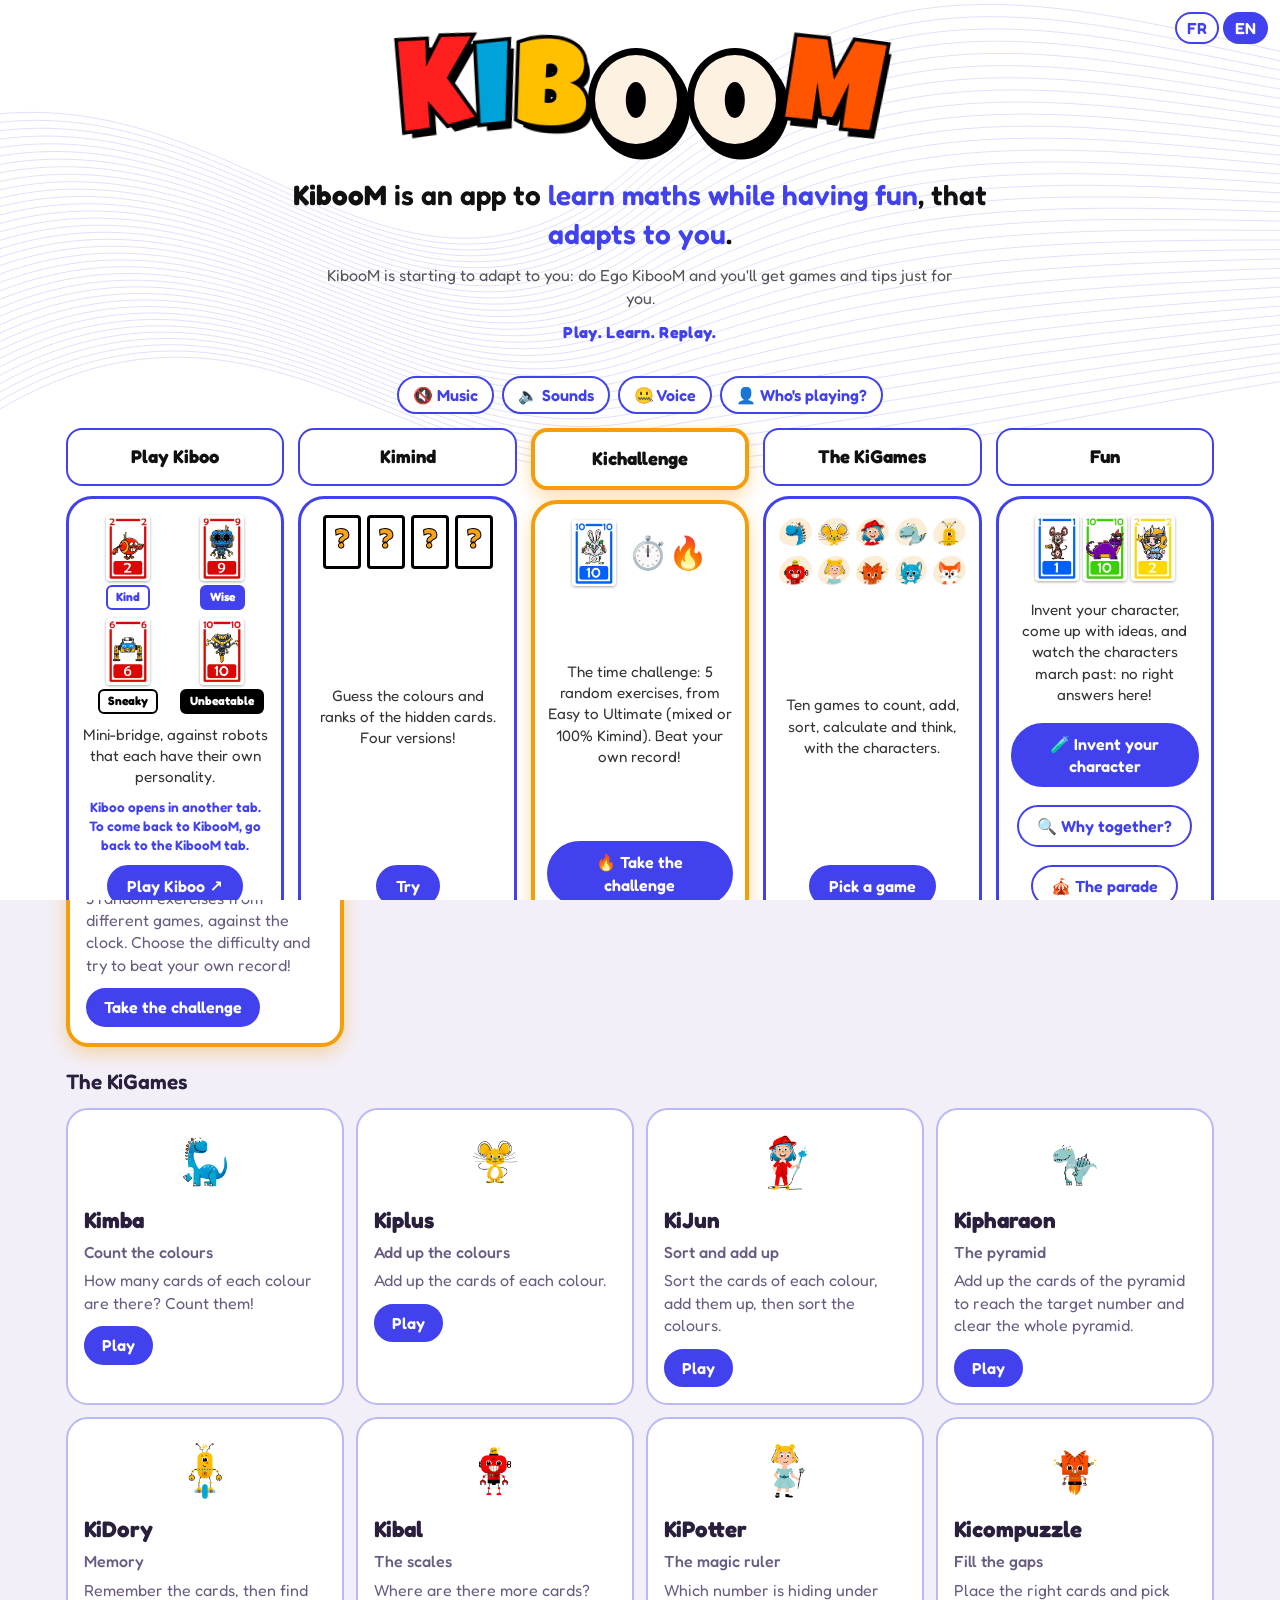
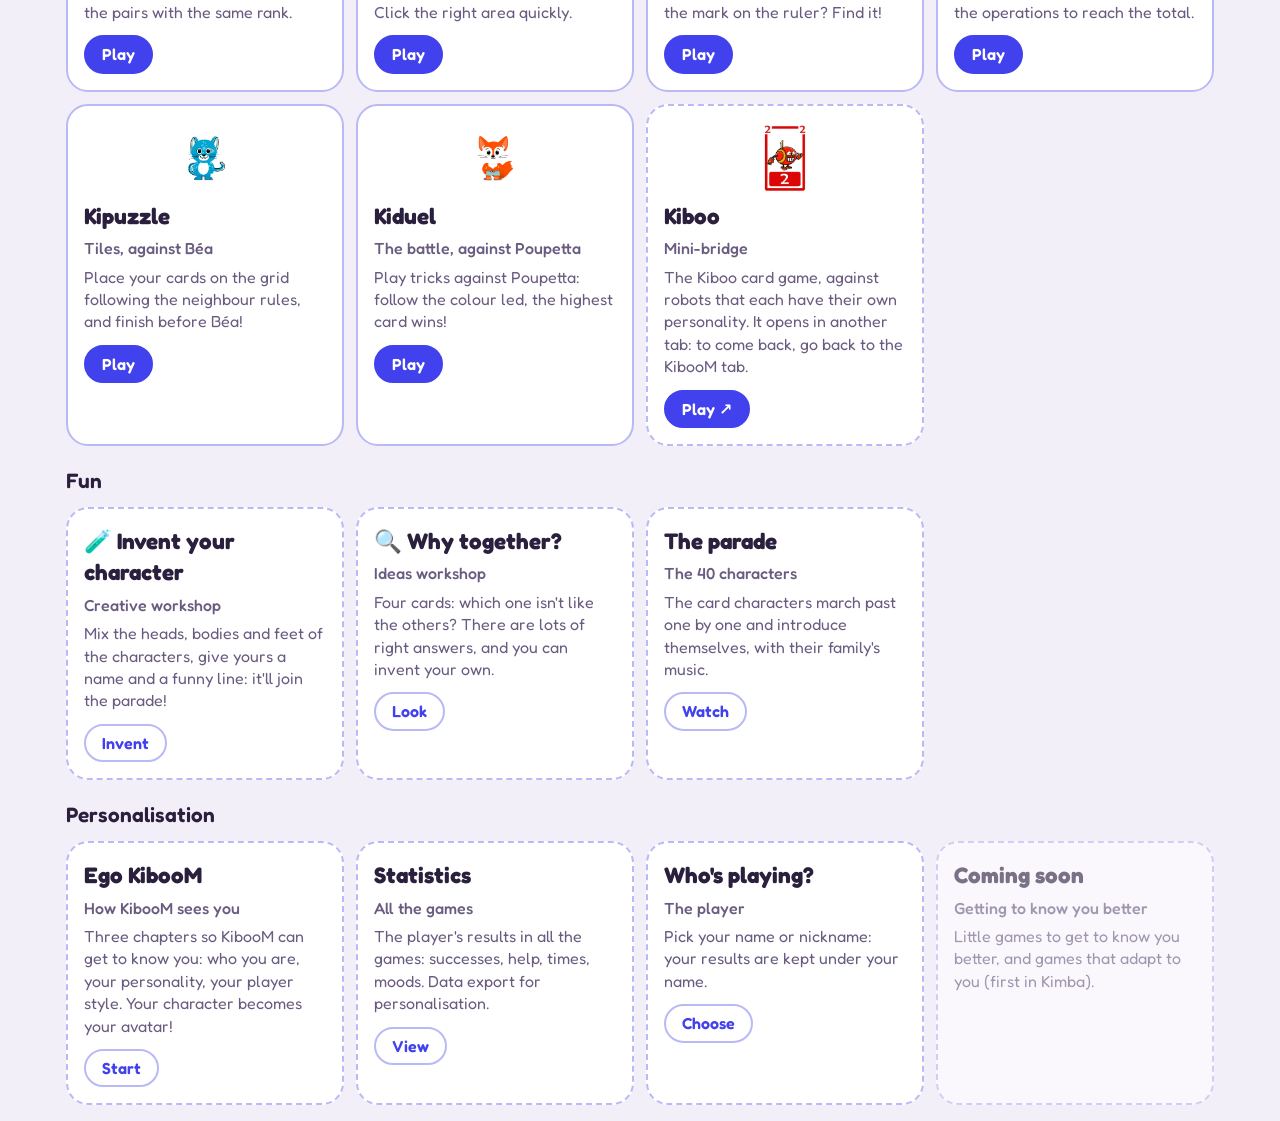
==== commit 16e26062: "Barre du haut allégée : réglages sur la page de lancement, bouton ⚙️ dans les écrans Co-Authored-By:" ====
--- a/index.html
+++ b/index.html
@@ -7,7 +7,7 @@
 <link rel="preconnect" href="https://fonts.googleapis.com">
 <link rel="preconnect" href="https://fonts.gstatic.com" crossorigin>
 <link href="https://fonts.googleapis.com/css2?family=Fredoka:wght@400;500;600;700&family=Luckiest+Guy&display=swap" rel="stylesheet">
-<link rel="stylesheet" href="css/style.css?v=56">
+<link rel="stylesheet" href="css/style.css?v=57">
 </head>
 <body>
 <div class="wrap">
@@ -23,11 +23,15 @@
       <button class="act ghost" id="btn-rules" type="button" aria-haspopup="dialog">📖 <span id="lbl-rules">Règles du jeu</span></button>
     </div>
     <button class="act" id="btn-home" type="button"></button>
+    <!-- Réglages : sur la page de lancement ils sont visibles ; ailleurs, un petit bouton ⚙️ les ouvre. -->
+    <button class="act ghost" id="btn-settings" type="button" aria-expanded="false" aria-controls="head-settings">⚙️</button>
+    <div class="head-settings" id="head-settings">
+    <button class="act ghost" id="btn-music" type="button"></button>
     <button class="act ghost" id="btn-sfx" type="button"></button>
-    <button class="act ghost" id="btn-music" type="button"></button>
     <button class="act ghost" id="btn-voice" type="button"></button>
     <button class="act ghost" id="player-btn" type="button"></button>
     <label class="lang-wrap"><span aria-hidden="true">🌐</span><select id="lang"></select></label>
+    </div>
     </div>
   </header>
 
@@ -215,40 +219,40 @@
   <form method="dialog"><button class="act" id="btn-close"></button></form>
 </dialog>
 
-<script src="lang/fr.js?v=56"></script>
-<script src="lang/en.js?v=56"></script>
-<script src="js/versions.js?v=56"></script>
-<script src="js/store.js?v=56"></script>
-<script src="lang/personnages.js?v=56"></script>
-<script src="lang/parade-modes.js?v=56"></script>
-<script src="js/kimind.js?v=56"></script>
-<script src="js/sound.js?v=56"></script>
-<script src="js/voice.js?v=56"></script>
-<script src="js/audio.js?v=56"></script>
-<script src="js/parade.js?v=56"></script>
-<script src="js/home.js?v=56"></script>
-<script src="js/colourgame.js?v=56"></script>
-<script src="js/kijun.js?v=56"></script>
-<script src="js/kipharaon.js?v=56"></script>
-<script src="js/kidory.js?v=56"></script>
-<script src="js/kibal.js?v=56"></script>
-<script src="js/kipotter.js?v=56"></script>
-<script src="js/kicompuzzle.js?v=56"></script>
-<script src="js/kipuzzle.js?v=56"></script>
-<script src="js/kiduel.js?v=56"></script>
-<script src="lang/ego.js?v=56"></script>
-<script src="js/ego.js?v=56"></script>
-<script src="js/coach.js?v=56"></script>
-<script src="js/enquete.js?v=56"></script>
-<script src="lang/creatif.js?v=56"></script>
-<script src="js/creatif.js?v=56"></script>
-<script src="lang/semantique.js?v=56"></script>
-<script src="js/parcours.js?v=56"></script>
-<script src="lang/repliques.js?v=56"></script>
-<script src="js/repliques.js?v=56"></script>
-<script src="js/chrono.js?v=56"></script>
-<script src="js/kichallenge.js?v=56"></script>
-<script src="js/stats.js?v=56"></script>
-<script src="js/game.js?v=56"></script>
+<script src="lang/fr.js?v=57"></script>
+<script src="lang/en.js?v=57"></script>
+<script src="js/versions.js?v=57"></script>
+<script src="js/store.js?v=57"></script>
+<script src="lang/personnages.js?v=57"></script>
+<script src="lang/parade-modes.js?v=57"></script>
+<script src="js/kimind.js?v=57"></script>
+<script src="js/sound.js?v=57"></script>
+<script src="js/voice.js?v=57"></script>
+<script src="js/audio.js?v=57"></script>
+<script src="js/parade.js?v=57"></script>
+<script src="js/home.js?v=57"></script>
+<script src="js/colourgame.js?v=57"></script>
+<script src="js/kijun.js?v=57"></script>
+<script src="js/kipharaon.js?v=57"></script>
+<script src="js/kidory.js?v=57"></script>
+<script src="js/kibal.js?v=57"></script>
+<script src="js/kipotter.js?v=57"></script>
+<script src="js/kicompuzzle.js?v=57"></script>
+<script src="js/kipuzzle.js?v=57"></script>
+<script src="js/kiduel.js?v=57"></script>
+<script src="lang/ego.js?v=57"></script>
+<script src="js/ego.js?v=57"></script>
+<script src="js/coach.js?v=57"></script>
+<script src="js/enquete.js?v=57"></script>
+<script src="lang/creatif.js?v=57"></script>
+<script src="js/creatif.js?v=57"></script>
+<script src="lang/semantique.js?v=57"></script>
+<script src="js/parcours.js?v=57"></script>
+<script src="lang/repliques.js?v=57"></script>
+<script src="js/repliques.js?v=57"></script>
+<script src="js/chrono.js?v=57"></script>
+<script src="js/kichallenge.js?v=57"></script>
+<script src="js/stats.js?v=57"></script>
+<script src="js/game.js?v=57"></script>
 </body>
 </html>
--- a/css/style.css
+++ b/css/style.css
@@ -841,3 +841,17 @@
 .rub-fire { font-size: 2rem; align-self: center; margin-left: 8px; }
 .challenge-card { border: 4px solid #F59E0B; box-shadow: 0 6px 18px rgba(245,158,11,0.35); }
 body.in-challenge #level, body.in-challenge #lbl-level, body.in-challenge #btn-new { display: none; }
+
+/* Barre du haut allégée : les réglages (musique, bruitages, voix, joueur, langue) sont sur la page de
+   lancement ; dans les écrans, un petit bouton ⚙️ les ouvre. « 🏠 Accueil » seulement sur la liste du menu. */
+.head-right { position: relative; }
+#btn-home { display: none; }
+body.on-menu #btn-home { display: inline-flex; }
+#btn-settings { font-size: 1.2rem; padding: 6px 12px; }
+.head-settings { display: none; position: absolute; top: calc(100% + 8px); right: 0; z-index: 40; flex-direction: column; align-items: stretch; gap: 8px; min-width: 220px; background: var(--panel); border: 3px solid var(--brand); border-radius: 18px; padding: 12px; box-shadow: 0 10px 30px rgba(0,0,0,0.25); }
+.head-settings.open { display: flex; }
+.head-settings .lang-wrap { justify-content: center; }
+/* Réglages sur la page de lancement. */
+.home-tools { display: flex; flex-wrap: wrap; justify-content: center; gap: 8px; margin: 10px 0 4px; }
+.home-tools button { font: inherit; font-weight: 600; cursor: pointer; padding: 6px 14px; border-radius: 999px; border: 2px solid var(--brand); background: #FFF; color: var(--brand); }
+.home-tools button[aria-pressed="true"] { background: var(--brand); color: #FFF; }
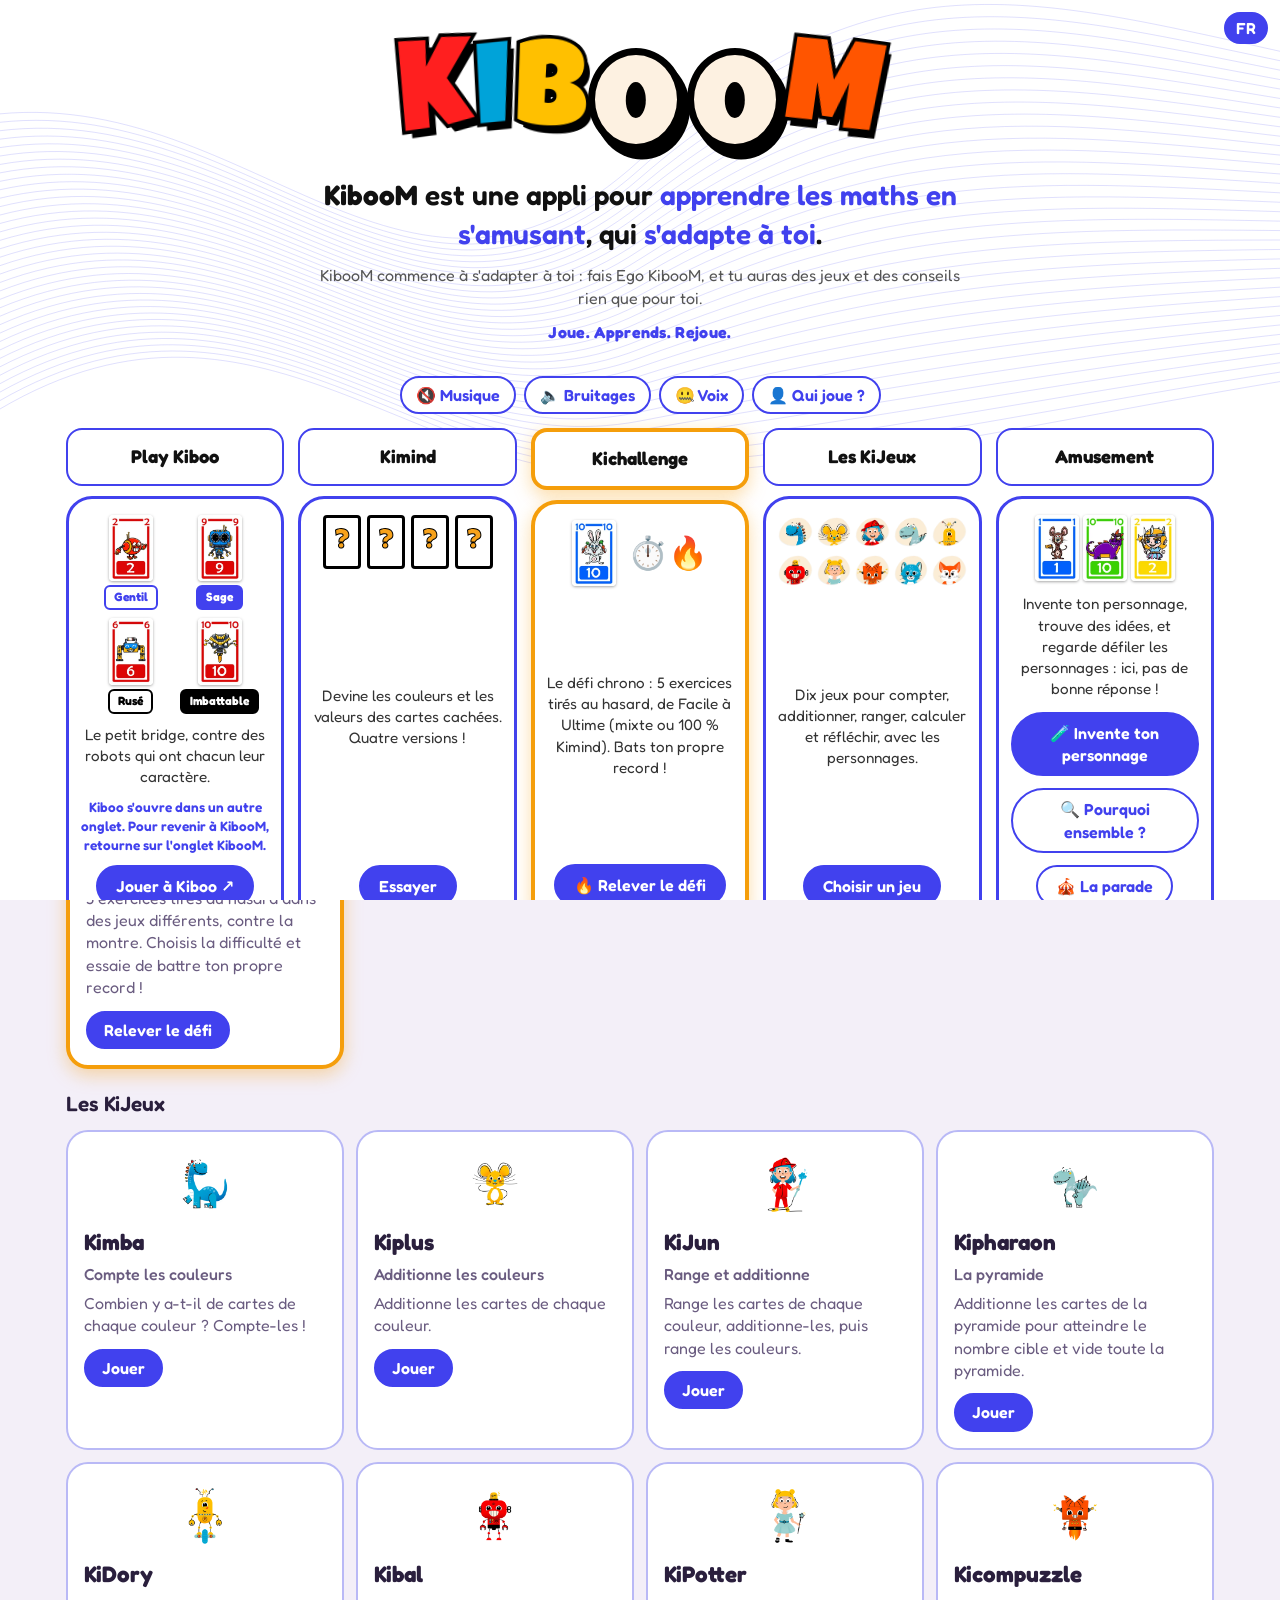
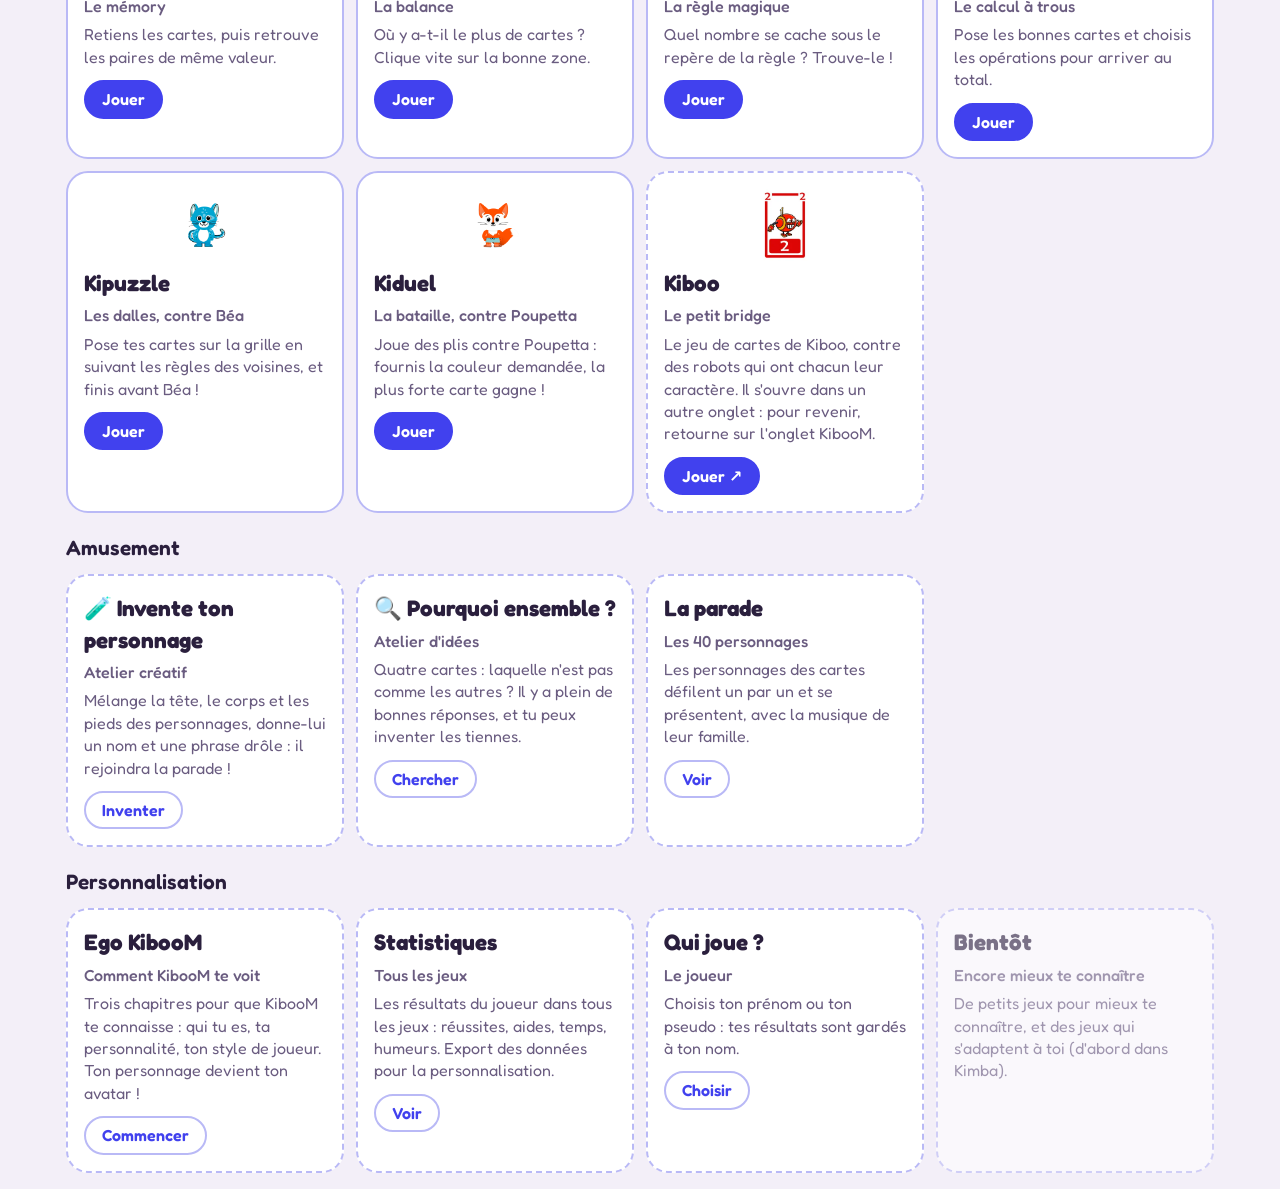
==== commit cf7642fd: "Ego : 4e espace « Mes goûts », à remplir quand on veut, sans tout refaire Co-Authored-By: Claude Opu" ====
--- a/index.html
+++ b/index.html
@@ -7,7 +7,7 @@
 <link rel="preconnect" href="https://fonts.googleapis.com">
 <link rel="preconnect" href="https://fonts.gstatic.com" crossorigin>
 <link href="https://fonts.googleapis.com/css2?family=Fredoka:wght@400;500;600;700&family=Luckiest+Guy&display=swap" rel="stylesheet">
-<link rel="stylesheet" href="css/style.css?v=57">
+<link rel="stylesheet" href="css/style.css?v=58">
 </head>
 <body>
 <div class="wrap">
@@ -219,40 +219,40 @@
   <form method="dialog"><button class="act" id="btn-close"></button></form>
 </dialog>
 
-<script src="lang/fr.js?v=57"></script>
-<script src="lang/en.js?v=57"></script>
-<script src="js/versions.js?v=57"></script>
-<script src="js/store.js?v=57"></script>
-<script src="lang/personnages.js?v=57"></script>
-<script src="lang/parade-modes.js?v=57"></script>
-<script src="js/kimind.js?v=57"></script>
-<script src="js/sound.js?v=57"></script>
-<script src="js/voice.js?v=57"></script>
-<script src="js/audio.js?v=57"></script>
-<script src="js/parade.js?v=57"></script>
-<script src="js/home.js?v=57"></script>
-<script src="js/colourgame.js?v=57"></script>
-<script src="js/kijun.js?v=57"></script>
-<script src="js/kipharaon.js?v=57"></script>
-<script src="js/kidory.js?v=57"></script>
-<script src="js/kibal.js?v=57"></script>
-<script src="js/kipotter.js?v=57"></script>
-<script src="js/kicompuzzle.js?v=57"></script>
-<script src="js/kipuzzle.js?v=57"></script>
-<script src="js/kiduel.js?v=57"></script>
-<script src="lang/ego.js?v=57"></script>
-<script src="js/ego.js?v=57"></script>
-<script src="js/coach.js?v=57"></script>
-<script src="js/enquete.js?v=57"></script>
-<script src="lang/creatif.js?v=57"></script>
-<script src="js/creatif.js?v=57"></script>
-<script src="lang/semantique.js?v=57"></script>
-<script src="js/parcours.js?v=57"></script>
-<script src="lang/repliques.js?v=57"></script>
-<script src="js/repliques.js?v=57"></script>
-<script src="js/chrono.js?v=57"></script>
-<script src="js/kichallenge.js?v=57"></script>
-<script src="js/stats.js?v=57"></script>
-<script src="js/game.js?v=57"></script>
+<script src="lang/fr.js?v=58"></script>
+<script src="lang/en.js?v=58"></script>
+<script src="js/versions.js?v=58"></script>
+<script src="js/store.js?v=58"></script>
+<script src="lang/personnages.js?v=58"></script>
+<script src="lang/parade-modes.js?v=58"></script>
+<script src="js/kimind.js?v=58"></script>
+<script src="js/sound.js?v=58"></script>
+<script src="js/voice.js?v=58"></script>
+<script src="js/audio.js?v=58"></script>
+<script src="js/parade.js?v=58"></script>
+<script src="js/home.js?v=58"></script>
+<script src="js/colourgame.js?v=58"></script>
+<script src="js/kijun.js?v=58"></script>
+<script src="js/kipharaon.js?v=58"></script>
+<script src="js/kidory.js?v=58"></script>
+<script src="js/kibal.js?v=58"></script>
+<script src="js/kipotter.js?v=58"></script>
+<script src="js/kicompuzzle.js?v=58"></script>
+<script src="js/kipuzzle.js?v=58"></script>
+<script src="js/kiduel.js?v=58"></script>
+<script src="lang/ego.js?v=58"></script>
+<script src="js/ego.js?v=58"></script>
+<script src="js/coach.js?v=58"></script>
+<script src="js/enquete.js?v=58"></script>
+<script src="lang/creatif.js?v=58"></script>
+<script src="js/creatif.js?v=58"></script>
+<script src="lang/semantique.js?v=58"></script>
+<script src="js/parcours.js?v=58"></script>
+<script src="lang/repliques.js?v=58"></script>
+<script src="js/repliques.js?v=58"></script>
+<script src="js/chrono.js?v=58"></script>
+<script src="js/kichallenge.js?v=58"></script>
+<script src="js/stats.js?v=58"></script>
+<script src="js/game.js?v=58"></script>
 </body>
 </html>
--- a/css/style.css
+++ b/css/style.css
@@ -613,7 +613,7 @@
 .ego-hub-head { display: flex; align-items: center; gap: 16px; margin: 6px 0 16px; }
 .card.ego-hub-avatar { --w: 74px; flex: none; }
 .ego-sub { margin: 4px 0 0; color: var(--ink-soft); }
-.ego-chapters { display: grid; grid-template-columns: repeat(3, minmax(0, 1fr)); gap: 14px; }
+.ego-chapters { display: grid; grid-template-columns: repeat(auto-fit, minmax(230px, 1fr)); gap: 14px; }
 .ego-chapter { position: relative; background: var(--panel); border: 3px solid var(--brand-soft); border-radius: 22px; padding: 16px; display: flex; flex-direction: column; gap: 6px; }
 .ego-chapter.locked { opacity: 0.55; }
 .ego-chapter h3 { margin: 0; font-size: 1.25rem; }
@@ -855,3 +855,12 @@
 .home-tools { display: flex; flex-wrap: wrap; justify-content: center; gap: 8px; margin: 10px 0 4px; }
 .home-tools button { font: inherit; font-weight: 600; cursor: pointer; padding: 6px 14px; border-radius: 999px; border: 2px solid var(--brand); background: #FFF; color: var(--brand); }
 .home-tools button[aria-pressed="true"] { background: var(--brand); color: #FFF; }
+
+/* Ego, 4e espace « Mes goûts » (toujours ouvert). */
+.ego-tastes { border-color: #F472B6; }
+.taste-q { background: var(--panel); border-radius: 18px; padding: 12px 14px; margin: 10px 0; }
+.taste-q h4 { margin: 0 0 8px; }
+.taste-opts { display: flex; flex-wrap: wrap; gap: 6px; margin-bottom: 8px; }
+.taste-opt { font: inherit; cursor: pointer; padding: 6px 12px; border-radius: 999px; border: 2px solid var(--line); background: var(--panel); color: var(--ink); }
+.taste-opt[aria-pressed="true"] { border-color: var(--brand); background: var(--brand); color: #fff; }
+.taste-free { font: inherit; width: 100%; box-sizing: border-box; padding: 8px 10px; border-radius: 12px; border: 2px solid var(--line); background: var(--panel); color: var(--ink); }
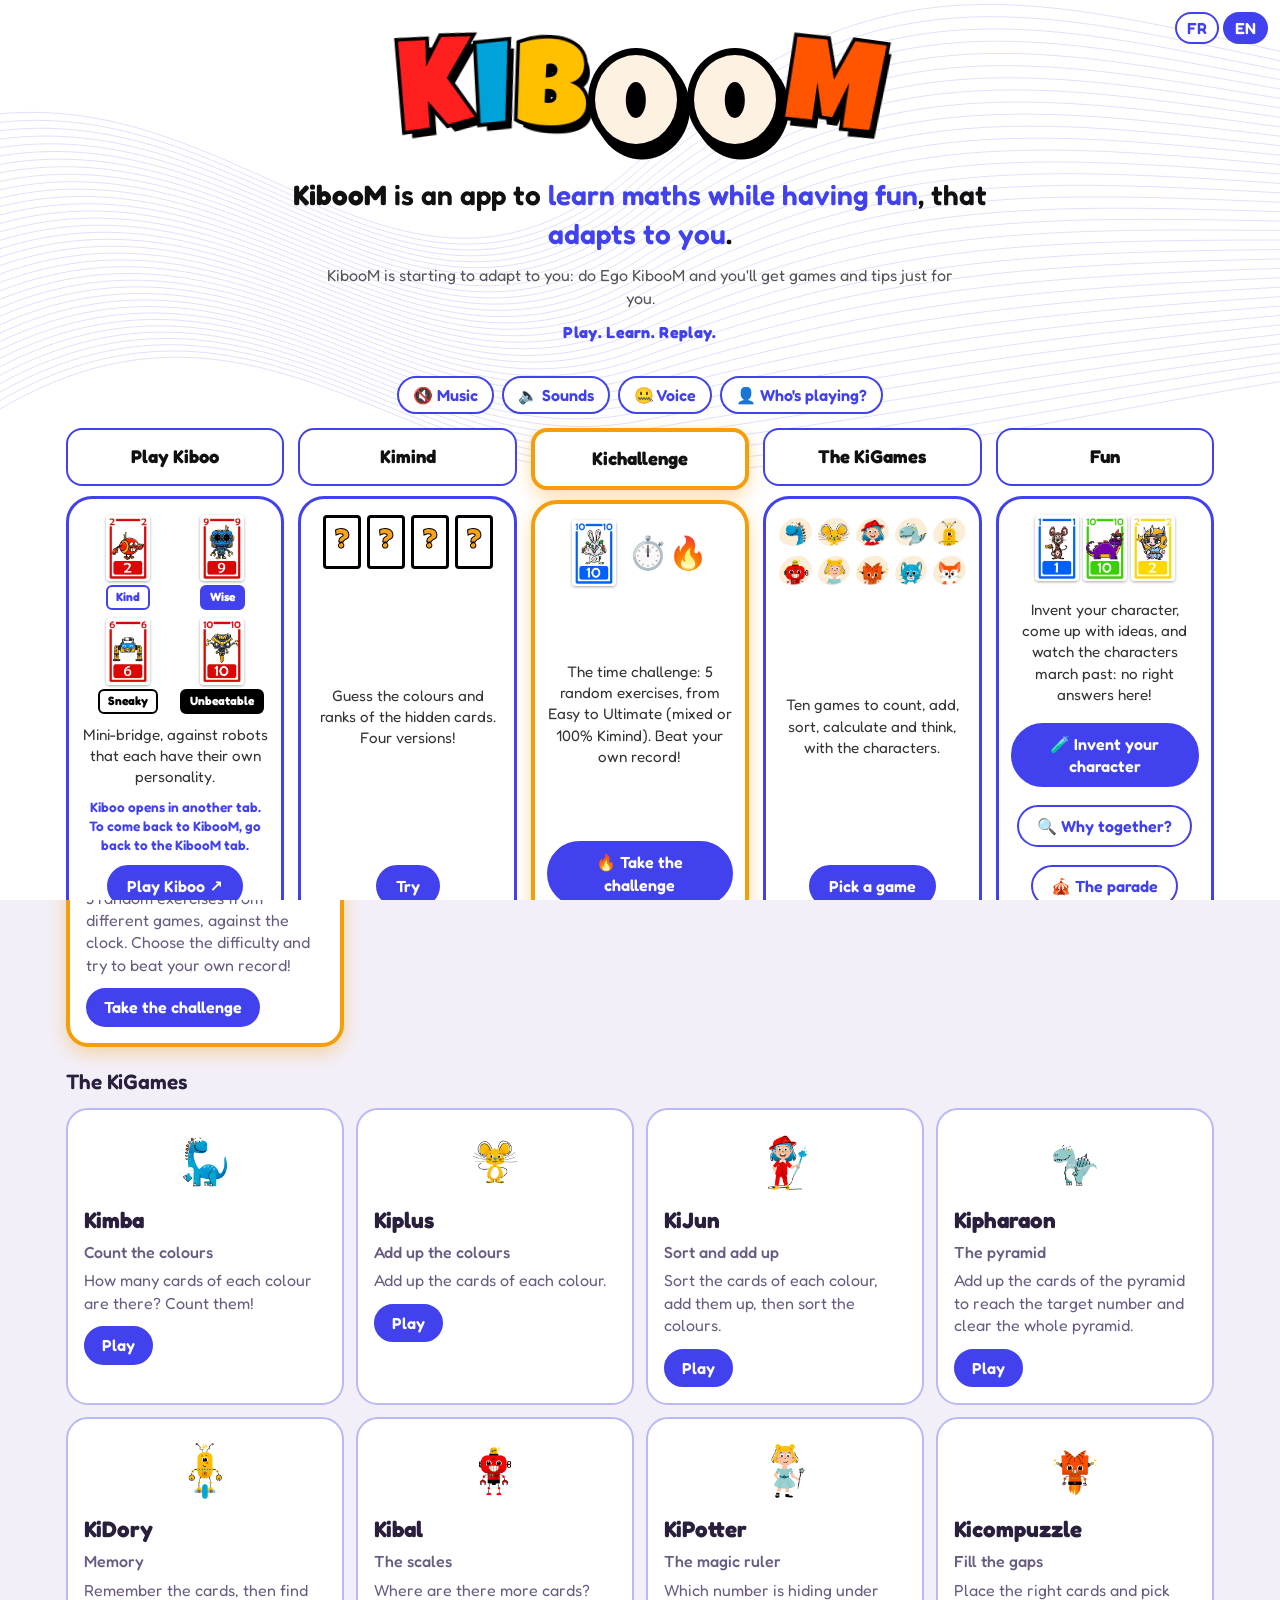
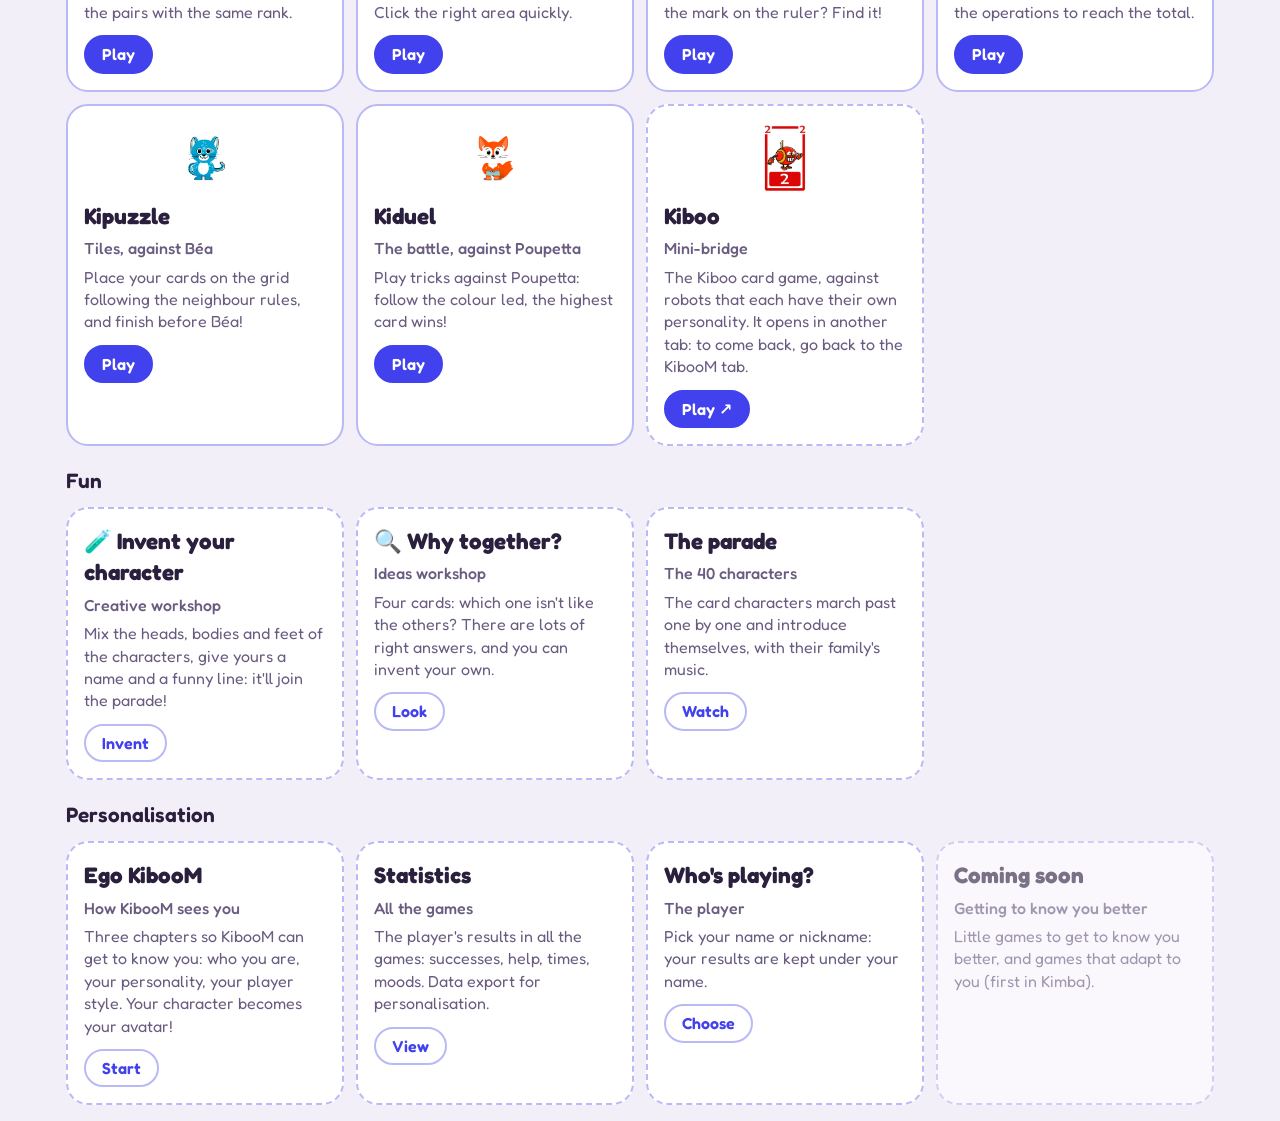
==== commit cf8114bf: "ZeMowg : section 5 « Ce que ZeMowg sait de moi », ZeMowg devine, et Mes goûts qui s'approfondit - Se" ====
--- a/index.html
+++ b/index.html
@@ -7,7 +7,7 @@
 <link rel="preconnect" href="https://fonts.googleapis.com">
 <link rel="preconnect" href="https://fonts.gstatic.com" crossorigin>
 <link href="https://fonts.googleapis.com/css2?family=Fredoka:wght@400;500;600;700&family=Luckiest+Guy&display=swap" rel="stylesheet">
-<link rel="stylesheet" href="css/style.css?v=58">
+<link rel="stylesheet" href="css/style.css?v=59">
 </head>
 <body>
 <div class="wrap">
@@ -219,40 +219,41 @@
   <form method="dialog"><button class="act" id="btn-close"></button></form>
 </dialog>
 
-<script src="lang/fr.js?v=58"></script>
-<script src="lang/en.js?v=58"></script>
-<script src="js/versions.js?v=58"></script>
-<script src="js/store.js?v=58"></script>
-<script src="lang/personnages.js?v=58"></script>
-<script src="lang/parade-modes.js?v=58"></script>
-<script src="js/kimind.js?v=58"></script>
-<script src="js/sound.js?v=58"></script>
-<script src="js/voice.js?v=58"></script>
-<script src="js/audio.js?v=58"></script>
-<script src="js/parade.js?v=58"></script>
-<script src="js/home.js?v=58"></script>
-<script src="js/colourgame.js?v=58"></script>
-<script src="js/kijun.js?v=58"></script>
-<script src="js/kipharaon.js?v=58"></script>
-<script src="js/kidory.js?v=58"></script>
-<script src="js/kibal.js?v=58"></script>
-<script src="js/kipotter.js?v=58"></script>
-<script src="js/kicompuzzle.js?v=58"></script>
-<script src="js/kipuzzle.js?v=58"></script>
-<script src="js/kiduel.js?v=58"></script>
-<script src="lang/ego.js?v=58"></script>
-<script src="js/ego.js?v=58"></script>
-<script src="js/coach.js?v=58"></script>
-<script src="js/enquete.js?v=58"></script>
-<script src="lang/creatif.js?v=58"></script>
-<script src="js/creatif.js?v=58"></script>
-<script src="lang/semantique.js?v=58"></script>
-<script src="js/parcours.js?v=58"></script>
-<script src="lang/repliques.js?v=58"></script>
-<script src="js/repliques.js?v=58"></script>
-<script src="js/chrono.js?v=58"></script>
-<script src="js/kichallenge.js?v=58"></script>
-<script src="js/stats.js?v=58"></script>
-<script src="js/game.js?v=58"></script>
+<script src="lang/fr.js?v=59"></script>
+<script src="lang/en.js?v=59"></script>
+<script src="js/versions.js?v=59"></script>
+<script src="js/store.js?v=59"></script>
+<script src="lang/personnages.js?v=59"></script>
+<script src="lang/parade-modes.js?v=59"></script>
+<script src="js/kimind.js?v=59"></script>
+<script src="js/sound.js?v=59"></script>
+<script src="js/voice.js?v=59"></script>
+<script src="js/audio.js?v=59"></script>
+<script src="js/parade.js?v=59"></script>
+<script src="js/home.js?v=59"></script>
+<script src="js/colourgame.js?v=59"></script>
+<script src="js/kijun.js?v=59"></script>
+<script src="js/kipharaon.js?v=59"></script>
+<script src="js/kidory.js?v=59"></script>
+<script src="js/kibal.js?v=59"></script>
+<script src="js/kipotter.js?v=59"></script>
+<script src="js/kicompuzzle.js?v=59"></script>
+<script src="js/kipuzzle.js?v=59"></script>
+<script src="js/kiduel.js?v=59"></script>
+<script src="lang/ego.js?v=59"></script>
+<script src="js/ego.js?v=59"></script>
+<script src="js/coach.js?v=59"></script>
+<script src="js/enquete.js?v=59"></script>
+<script src="lang/creatif.js?v=59"></script>
+<script src="js/creatif.js?v=59"></script>
+<script src="lang/semantique.js?v=59"></script>
+<script src="js/parcours.js?v=59"></script>
+<script src="lang/repliques.js?v=59"></script>
+<script src="js/repliques.js?v=59"></script>
+<script src="js/zemowg.js?v=59"></script>
+<script src="js/chrono.js?v=59"></script>
+<script src="js/kichallenge.js?v=59"></script>
+<script src="js/stats.js?v=59"></script>
+<script src="js/game.js?v=59"></script>
 </body>
 </html>
--- a/css/style.css
+++ b/css/style.css
@@ -864,3 +864,37 @@
 .taste-opt { font: inherit; cursor: pointer; padding: 6px 12px; border-radius: 999px; border: 2px solid var(--line); background: var(--panel); color: var(--ink); }
 .taste-opt[aria-pressed="true"] { border-color: var(--brand); background: var(--brand); color: #fff; }
 .taste-free { font: inherit; width: 100%; box-sizing: border-box; padding: 8px 10px; border-radius: 12px; border: 2px solid var(--line); background: var(--panel); color: var(--ink); }
+
+/* Mes goûts : questions qui s'ouvrent selon les réponses, couleurs des équipes, pays. */
+.taste-sub { border-left: 4px solid var(--brand); }
+.taste-colors { display: inline-block; width: 14px; height: 14px; border-radius: 50%; margin-right: 6px; vertical-align: -2px; background: linear-gradient(90deg, var(--c1) 50%, var(--c2) 50%); border: 1px solid rgba(0,0,0,0.3); }
+.taste-select { font: inherit; padding: 8px 10px; border-radius: 12px; border: 2px solid var(--line); background: var(--panel); color: var(--ink); min-width: 220px; }
+
+/* ZeMowg (js/zemowg.js) : le représentant de la personnalisation. */
+.zm-face { display: inline-grid; place-items: center; width: 44px; height: 44px; border-radius: 50%; background: radial-gradient(circle at 35% 30%, #E9D5FF, #7C3AED); font-size: 1.5rem; flex: none; box-shadow: 0 3px 10px rgba(124,58,237,0.35); }
+.zm-face.big { width: 72px; height: 72px; font-size: 2.4rem; }
+.ego-knows { border-color: #7C3AED; }
+.zm-card { display: flex; gap: 12px; align-items: flex-start; max-width: 900px; margin: 12px auto; background: var(--panel); border: 3px solid #7C3AED; border-radius: 22px; padding: 12px 16px; text-align: left; }
+.zm-card p { margin: 0 0 6px; }
+.zm-title { font-weight: 800; color: #7C3AED; }
+.zm-btns { display: flex; gap: 6px; flex-wrap: wrap; }
+.zm-thanks { font-weight: 700; margin: 0; align-self: center; }
+.zm-head { display: flex; gap: 14px; align-items: center; margin-bottom: 8px; }
+.zm-guesses, .zm-surprises { background: var(--panel); border: 3px dashed #7C3AED; border-radius: 18px; padding: 10px 14px; margin: 10px 0; }
+.zm-guesses h4, .zm-surprises h4 { margin: 0 0 6px; }
+.zm-guess { display: flex; gap: 10px; align-items: center; flex-wrap: wrap; padding: 6px 0; border-bottom: 1px solid var(--line); }
+.zm-guess p { margin: 0; flex: 1 1 260px; }
+.zm-planets { display: grid; grid-template-columns: repeat(auto-fit, minmax(300px, 1fr)); gap: 12px; }
+.zm-planet { background: var(--panel); border-radius: 20px; padding: 12px 14px; border: 3px solid var(--brand-soft); }
+.zm-planet h4 { margin: 0 0 8px; font-size: 1.1rem; }
+.zm-planet ul { list-style: none; margin: 0; padding: 0; }
+.zm-seen { border-color: #F59E0B; } .zm-confirmed { border-color: #7C3AED; } .zm-tastes { border-color: #F472B6; }
+.zm-fact { display: flex; gap: 8px; padding: 8px 0; border-bottom: 1px solid var(--line); }
+.zm-fact:last-child { border-bottom: 0; }
+.zm-fact-body p { margin: 0 0 4px; }
+.zm-src { font-size: 0.85rem; color: var(--ink-soft); }
+.zm-fact-btns { display: flex; gap: 6px; flex-wrap: wrap; }
+.zm-fact-btns button { font: inherit; font-size: 0.85rem; cursor: pointer; padding: 3px 10px; border-radius: 999px; border: 2px solid var(--line); background: var(--panel); color: var(--ink); }
+.zm-ok { font-size: 0.85rem; color: var(--ink-soft); }
+.zm-empty { color: var(--ink-soft); margin: 0 0 8px; }
+.card.zm-mini { display: block; width: 34px; aspect-ratio: 5 / 7; flex: none; }
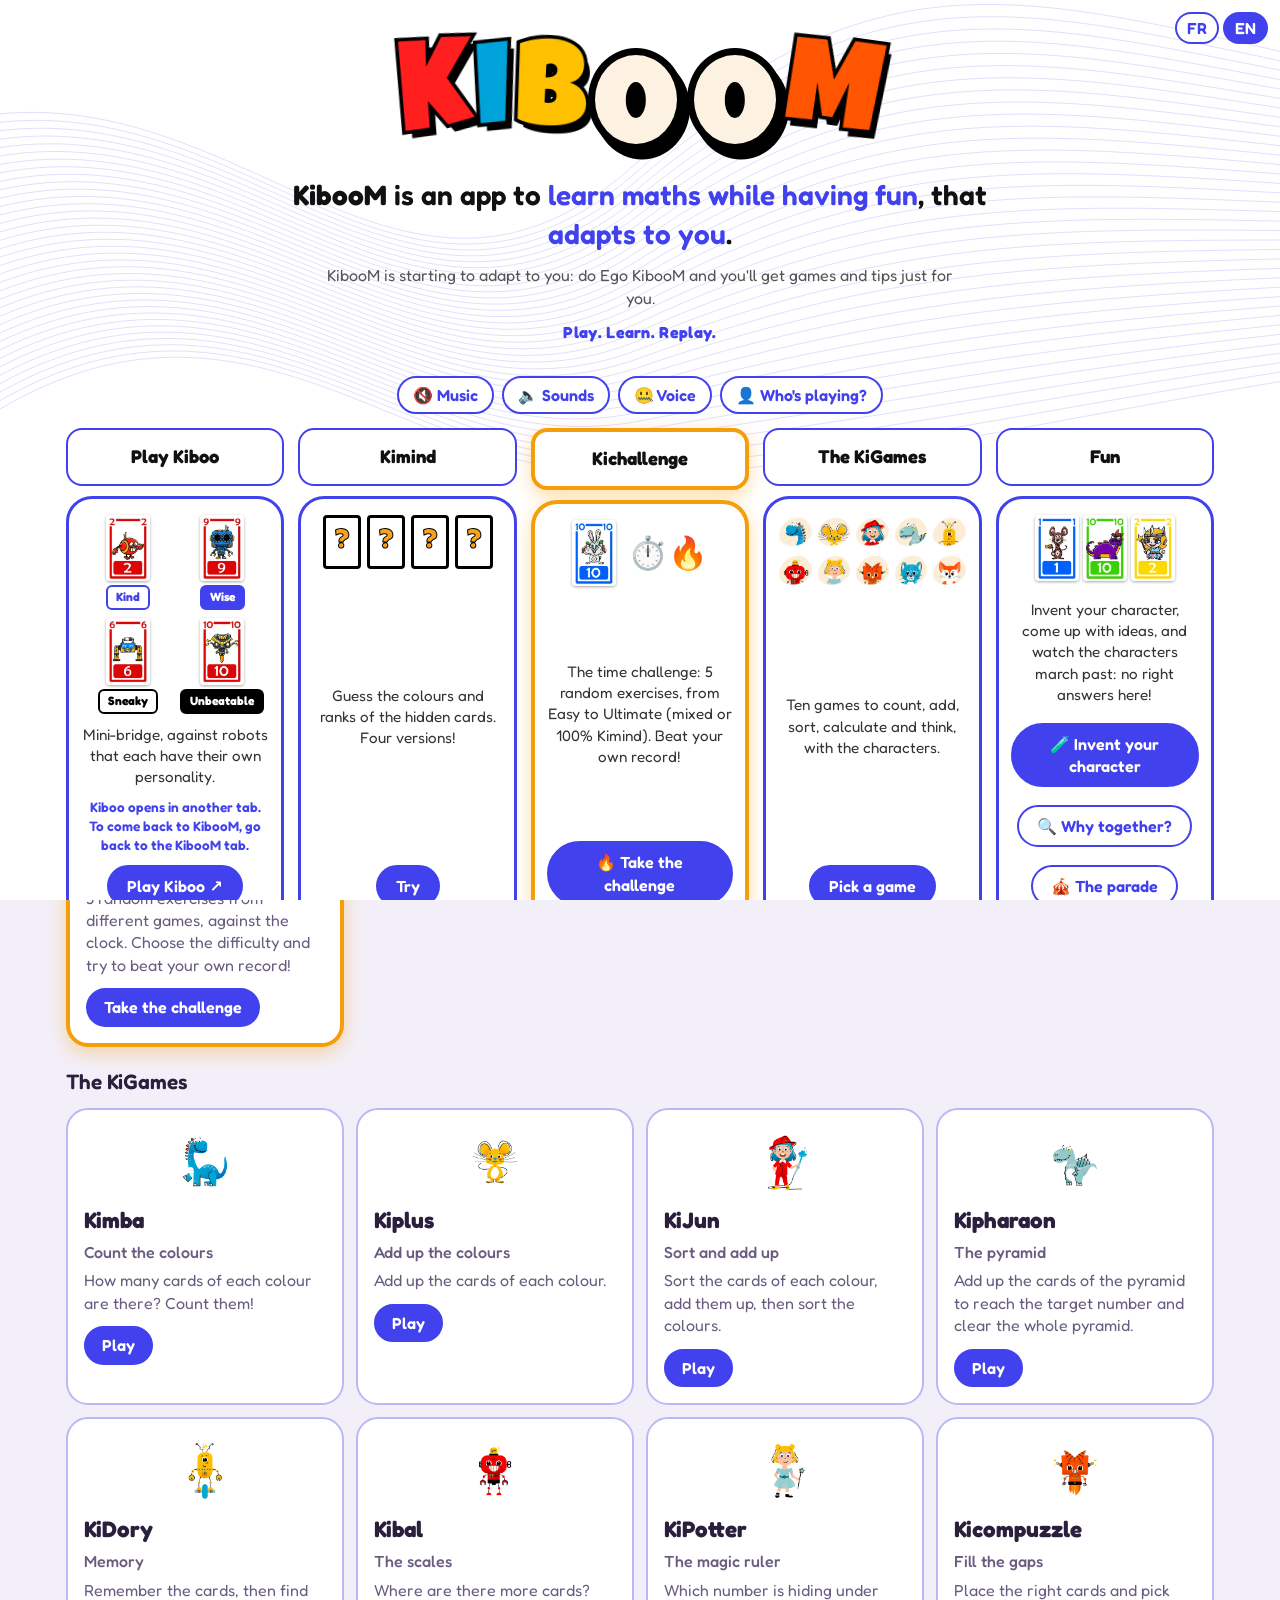
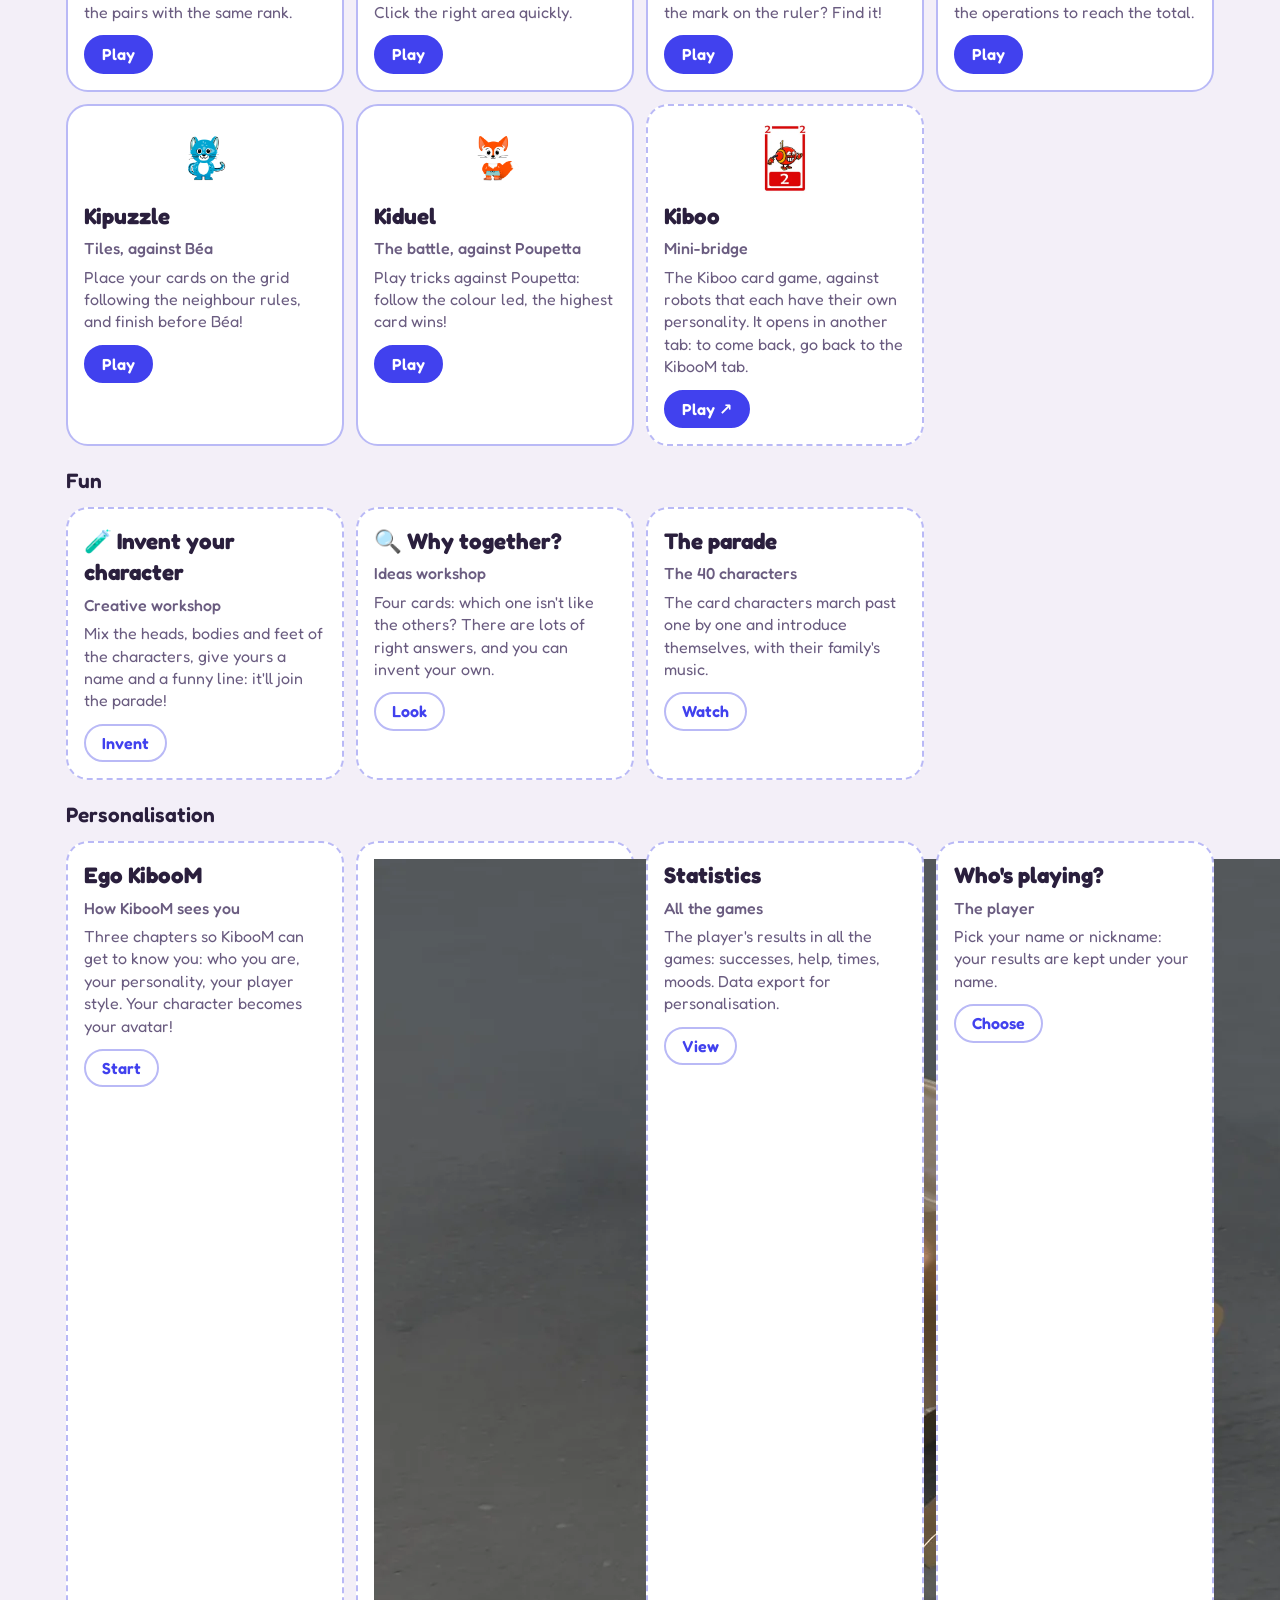
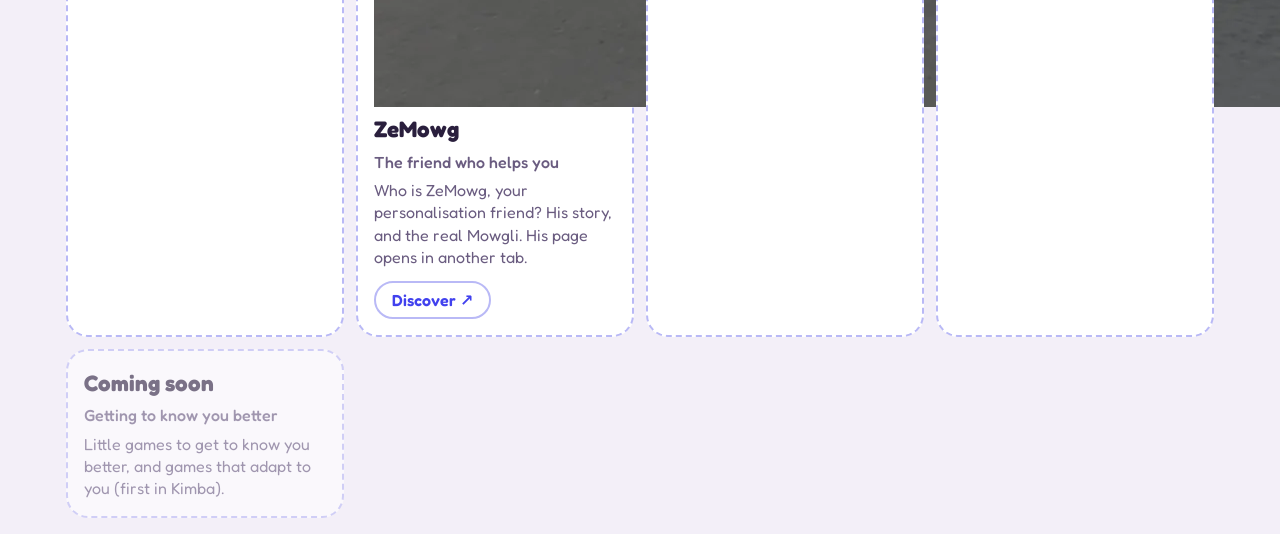
==== commit 062beb70: "ZeMowg : dossier zemowg/ recopié depuis MowgAI/ZeMowg, bouton ZeMowg Co-Authored-By: Claude Opus 5.5" ====
--- a/index.html
+++ b/index.html
@@ -7,7 +7,7 @@
 <link rel="preconnect" href="https://fonts.googleapis.com">
 <link rel="preconnect" href="https://fonts.gstatic.com" crossorigin>
 <link href="https://fonts.googleapis.com/css2?family=Fredoka:wght@400;500;600;700&family=Luckiest+Guy&display=swap" rel="stylesheet">
-<link rel="stylesheet" href="css/style.css?v=59">
+<link rel="stylesheet" href="css/style.css?v=62">
 </head>
 <body>
 <div class="wrap">
@@ -219,41 +219,42 @@
   <form method="dialog"><button class="act" id="btn-close"></button></form>
 </dialog>
 
-<script src="lang/fr.js?v=59"></script>
-<script src="lang/en.js?v=59"></script>
-<script src="js/versions.js?v=59"></script>
-<script src="js/store.js?v=59"></script>
-<script src="lang/personnages.js?v=59"></script>
-<script src="lang/parade-modes.js?v=59"></script>
-<script src="js/kimind.js?v=59"></script>
-<script src="js/sound.js?v=59"></script>
-<script src="js/voice.js?v=59"></script>
-<script src="js/audio.js?v=59"></script>
-<script src="js/parade.js?v=59"></script>
-<script src="js/home.js?v=59"></script>
-<script src="js/colourgame.js?v=59"></script>
-<script src="js/kijun.js?v=59"></script>
-<script src="js/kipharaon.js?v=59"></script>
-<script src="js/kidory.js?v=59"></script>
-<script src="js/kibal.js?v=59"></script>
-<script src="js/kipotter.js?v=59"></script>
-<script src="js/kicompuzzle.js?v=59"></script>
-<script src="js/kipuzzle.js?v=59"></script>
-<script src="js/kiduel.js?v=59"></script>
-<script src="lang/ego.js?v=59"></script>
-<script src="js/ego.js?v=59"></script>
-<script src="js/coach.js?v=59"></script>
-<script src="js/enquete.js?v=59"></script>
-<script src="lang/creatif.js?v=59"></script>
-<script src="js/creatif.js?v=59"></script>
-<script src="lang/semantique.js?v=59"></script>
-<script src="js/parcours.js?v=59"></script>
-<script src="lang/repliques.js?v=59"></script>
-<script src="js/repliques.js?v=59"></script>
-<script src="js/zemowg.js?v=59"></script>
-<script src="js/chrono.js?v=59"></script>
-<script src="js/kichallenge.js?v=59"></script>
-<script src="js/stats.js?v=59"></script>
-<script src="js/game.js?v=59"></script>
+<script src="lang/fr.js?v=62"></script>
+<script src="lang/en.js?v=62"></script>
+<script src="js/versions.js?v=62"></script>
+<script src="js/store.js?v=62"></script>
+<script src="lang/personnages.js?v=62"></script>
+<script src="lang/parade-modes.js?v=62"></script>
+<script src="js/kimind.js?v=62"></script>
+<script src="js/sound.js?v=62"></script>
+<script src="js/voice.js?v=62"></script>
+<script src="js/audio.js?v=62"></script>
+<script src="js/parade.js?v=62"></script>
+<script src="js/home.js?v=62"></script>
+<script src="js/colourgame.js?v=62"></script>
+<script src="js/kijun.js?v=62"></script>
+<script src="js/kipharaon.js?v=62"></script>
+<script src="js/kidory.js?v=62"></script>
+<script src="js/kibal.js?v=62"></script>
+<script src="js/kipotter.js?v=62"></script>
+<script src="js/kicompuzzle.js?v=62"></script>
+<script src="js/kipuzzle.js?v=62"></script>
+<script src="js/kiduel.js?v=62"></script>
+<script src="lang/ego.js?v=62"></script>
+<script src="js/ego.js?v=62"></script>
+<script src="js/coach.js?v=62"></script>
+<script src="js/enquete.js?v=62"></script>
+<script src="lang/creatif.js?v=62"></script>
+<script src="js/creatif.js?v=62"></script>
+<script src="lang/semantique.js?v=62"></script>
+<script src="js/parcours.js?v=62"></script>
+<script src="lang/repliques.js?v=62"></script>
+<script src="js/repliques.js?v=62"></script>
+<script src="js/gouts.js?v=62"></script>
+<script src="js/zemowg.js?v=62"></script>
+<script src="js/chrono.js?v=62"></script>
+<script src="js/kichallenge.js?v=62"></script>
+<script src="js/stats.js?v=62"></script>
+<script src="js/game.js?v=62"></script>
 </body>
 </html>
--- a/css/style.css
+++ b/css/style.css
@@ -898,3 +898,47 @@
 .zm-ok { font-size: 0.85rem; color: var(--ink-soft); }
 .zm-empty { color: var(--ink-soft); margin: 0 0 8px; }
 .card.zm-mini { display: block; width: 34px; aspect-ratio: 5 / 7; flex: none; }
+
+/* Mes goûts : « Ceci ou cela ? » et « Mon univers » (js/gouts.js). */
+.taste-games { display: grid; grid-template-columns: repeat(auto-fit, minmax(220px, 1fr)); gap: 10px; margin: 10px 0 14px; }
+.taste-game { font: inherit; cursor: pointer; display: grid; grid-template-columns: auto 1fr; grid-template-rows: auto auto; column-gap: 10px; text-align: left; align-items: center; padding: 12px 16px; border-radius: 20px; border: 3px solid #F472B6; background: var(--panel); color: var(--ink); }
+.taste-game span { grid-row: 1 / 3; font-size: 2rem; }
+.taste-game small { color: var(--ink-soft); }
+.tot-step { text-align: center; font-weight: 700; color: var(--ink-soft); margin: 4px 0; }
+.tot-duel { display: flex; align-items: center; justify-content: center; gap: 14px; margin: 10px 0; }
+.tot-side { font: inherit; font-weight: 700; cursor: pointer; display: flex; flex-direction: column; align-items: center; gap: 8px; width: min(260px, 42vw); padding: 16px 10px; border-radius: 24px; border: 4px solid var(--brand-soft); background: var(--panel); color: var(--ink); transition: transform 0.12s; }
+.tot-side:hover, .tot-side:focus-visible { transform: scale(1.04); border-color: var(--brand); }
+.tot-emoji { font-size: clamp(3.5rem, 12vw, 6rem); line-height: 1; }
+.tot-emoji.small { font-size: 1.2rem; }
+.card.tot-card { display: block; width: clamp(90px, 20vw, 140px); aspect-ratio: 5 / 7; }
+.card.tot-card.small { display: inline-block; width: 18px; vertical-align: middle; }
+.tot-face { width: clamp(90px, 20vw, 140px); height: auto; border-radius: 50%; }
+.tot-face.small { width: 20px; vertical-align: middle; }
+.tot-or { font-weight: 800; font-size: 1.4rem; color: var(--brand); }
+.tot-more { display: flex; justify-content: center; gap: 8px; flex-wrap: wrap; }
+.tot-summary { display: flex; flex-wrap: wrap; gap: 8px; margin: 10px 0; }
+.tot-chip { background: var(--panel); border: 2px solid #F472B6; border-radius: 999px; padding: 4px 12px; }
+.uv-board { position: relative; width: 100%; aspect-ratio: 16 / 9; max-height: 55vh; border-radius: 24px; overflow: hidden; touch-action: none; user-select: none;
+  background: radial-gradient(circle at 20% 25%, rgba(255,255,255,0.8) 0 1px, transparent 2px), radial-gradient(circle at 70% 60%, rgba(255,255,255,0.7) 0 1px, transparent 2px), radial-gradient(circle at 45% 80%, rgba(255,255,255,0.6) 0 1px, transparent 2px), linear-gradient(160deg, #1E1B4B, #4C1D95 55%, #BE185D); background-size: 90px 90px, 130px 130px, 70px 70px, 100% 100%; }
+.uv-item { position: absolute; translate: -50% -50%; font-size: calc(2.6rem * var(--s, 1)); line-height: 1; cursor: grab; filter: drop-shadow(0 3px 4px rgba(0,0,0,0.4)); }
+.uv-item.sel { outline: 3px dashed #FDE68A; outline-offset: 4px; border-radius: 10px; }
+.card.uv-card { display: block; width: calc(52px * var(--s, 1)); aspect-ratio: 5 / 7; }
+.card.uv-card.small { width: 26px; }
+.uv-text { display: inline-block; font-family: "Luckiest Guy", "Fredoka", sans-serif; font-size: 0.55em; color: #FDE68A; -webkit-text-stroke: 0.04em #000; paint-order: stroke fill; white-space: nowrap; }
+.uv-hint { position: absolute; inset: 0; display: grid; place-items: center; color: #FDE68A; font-weight: 700; text-align: center; padding: 20px; margin: 0; }
+.uv-tools { display: flex; gap: 8px; flex-wrap: wrap; min-height: 42px; align-items: center; }
+.uv-tip { color: var(--ink-soft); font-size: 0.9rem; }
+.uv-h { margin: 10px 0 6px; }
+.uv-palette { display: flex; flex-wrap: wrap; gap: 4px; }
+.uv-pick { font-size: 1.6rem; line-height: 1; cursor: pointer; padding: 6px; border-radius: 12px; border: 2px solid var(--line); background: var(--panel); }
+.uv-pick.mine { border-color: #F472B6; }
+.uv-word { display: flex; gap: 8px; flex-wrap: wrap; margin-top: 10px; }
+.uv-word input { font: inherit; flex: 1 1 220px; padding: 8px 10px; border-radius: 12px; border: 2px solid var(--line); background: var(--panel); color: var(--ink); }
+.zm-univers { font-size: 1.4rem; margin: 2px 0 6px; }
+.card.zm-mini.inline { display: inline-block; width: 22px; vertical-align: middle; }
+
+/* ZeMowg : son image vient de sa page dans Kiboo (https://mowgai.github.io/Kiboo/zemowg/). */
+.zm-face { overflow: hidden; }
+.zm-face img { width: 100%; height: 100%; object-fit: cover; display: block; }
+.zm-credit { font-size: 0.85rem; color: var(--ink-soft); margin: 4px 0 0; }
+.zm-about { font-weight: 700; color: #7C3AED; }
